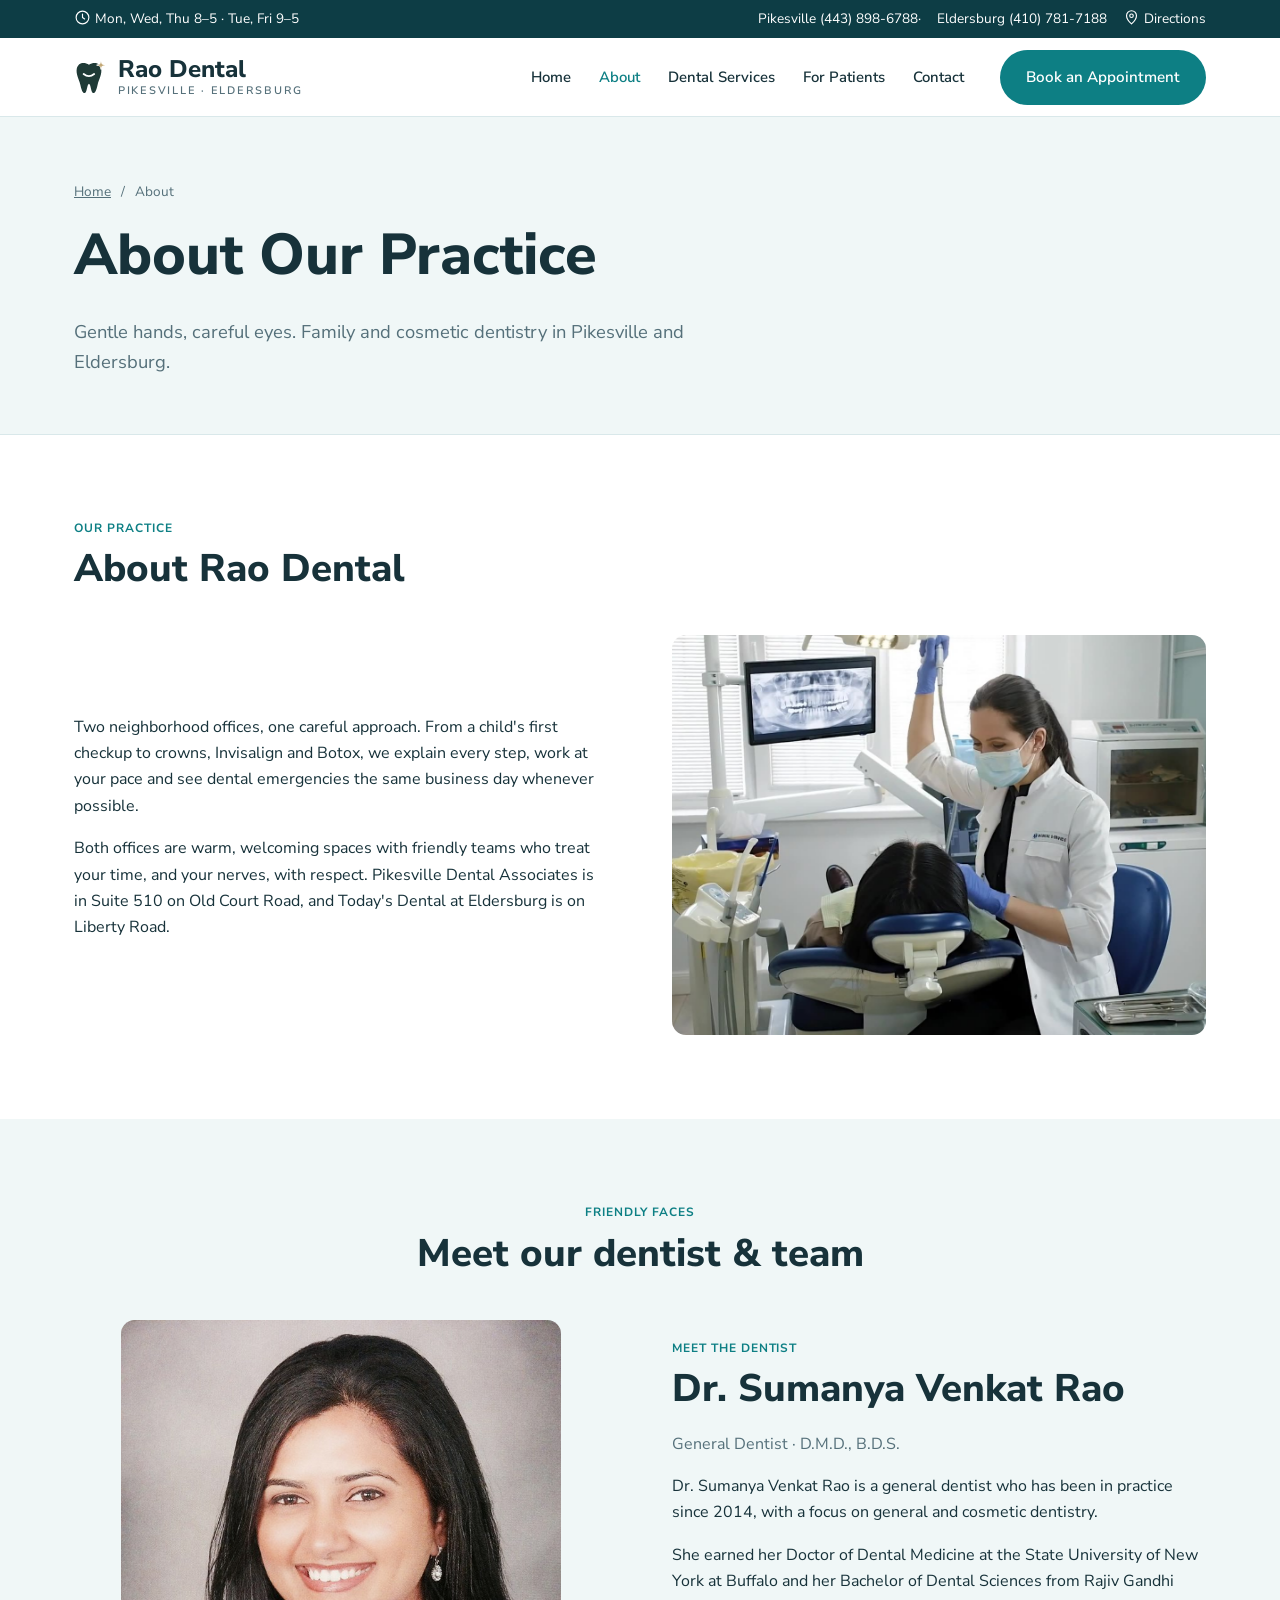
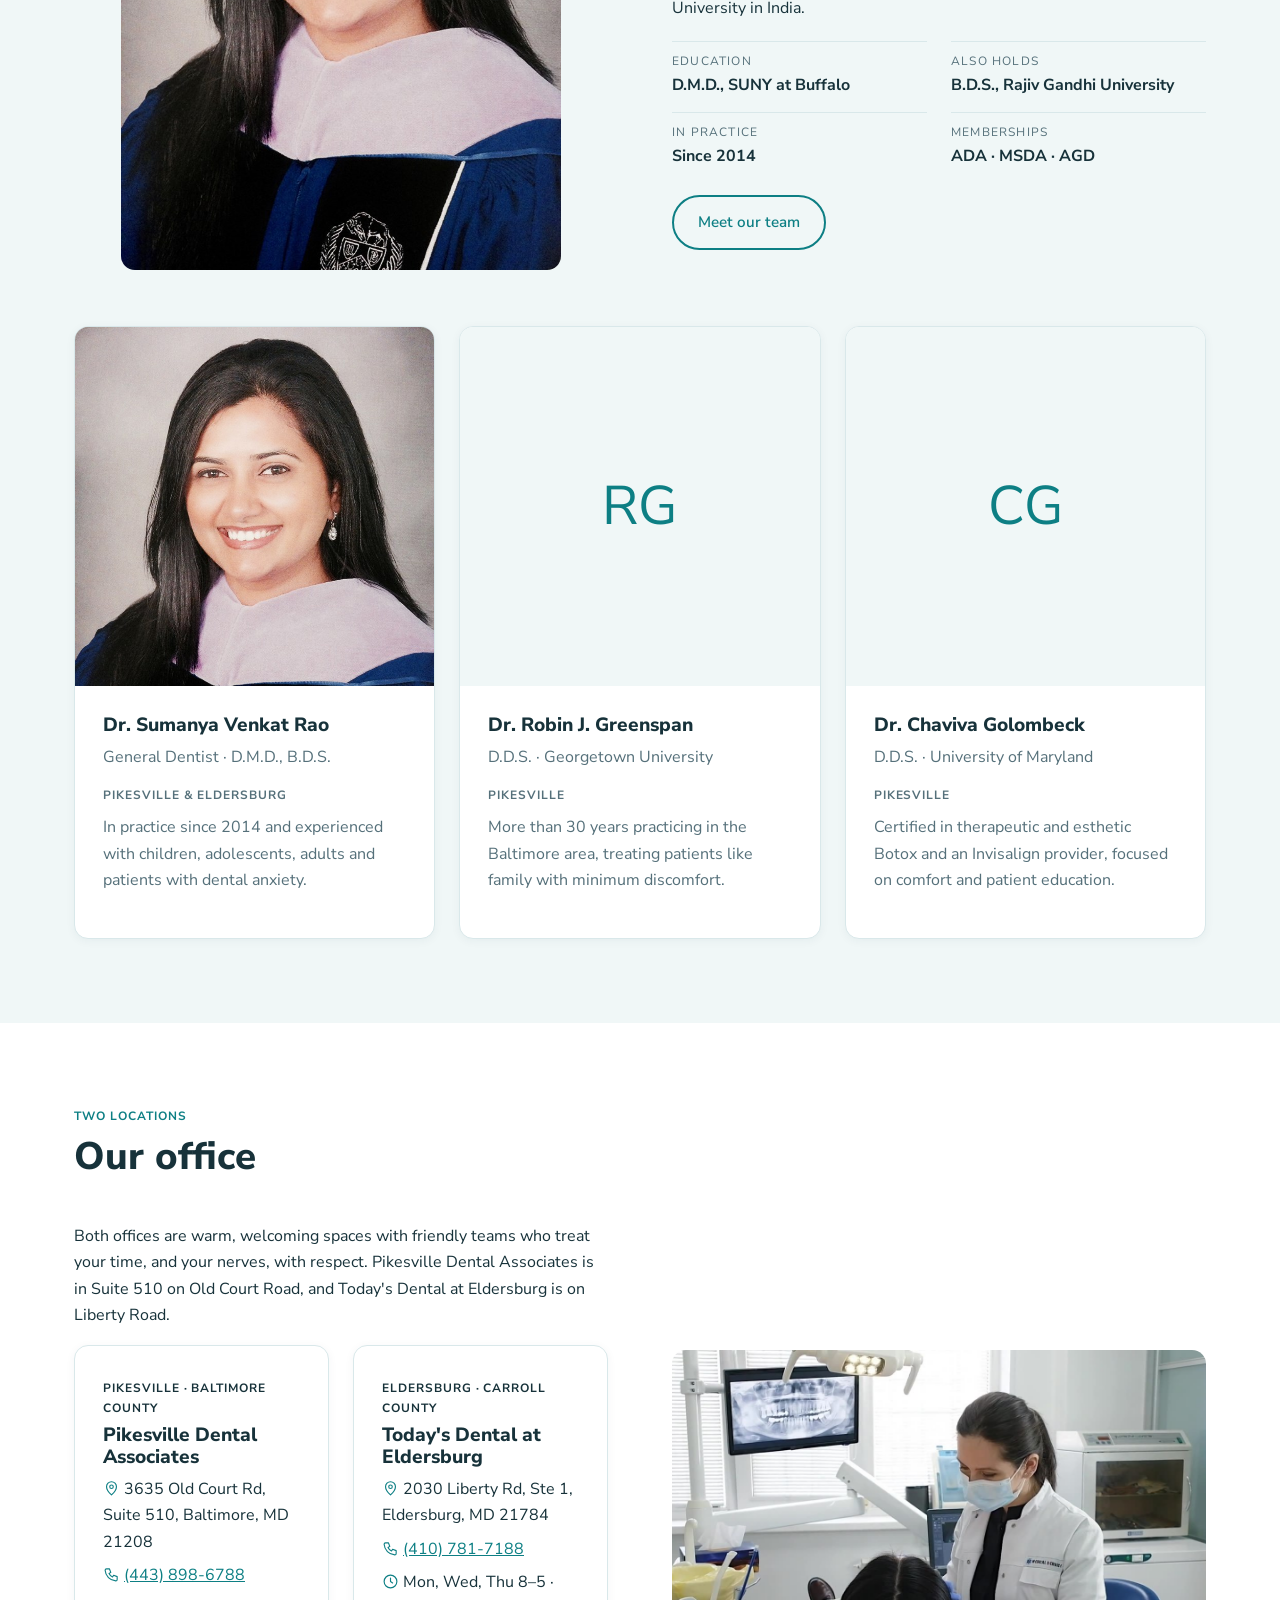
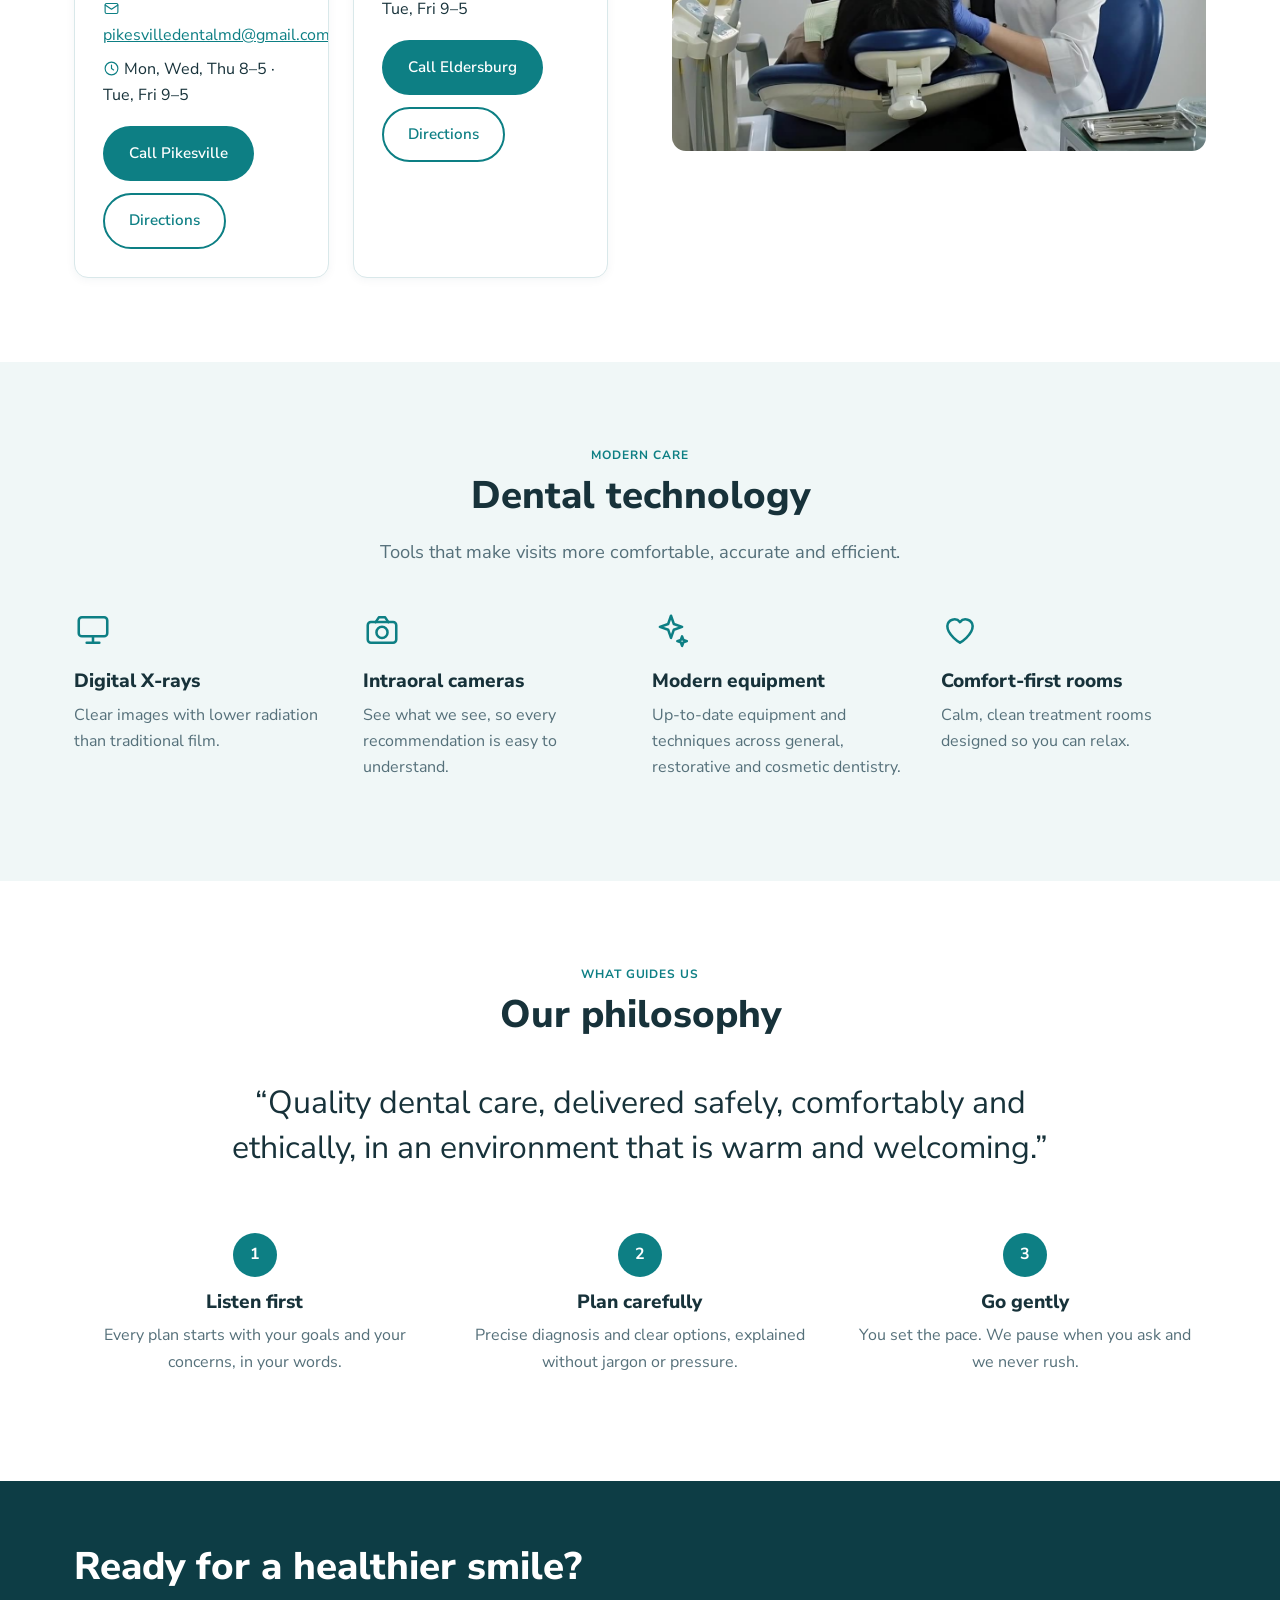
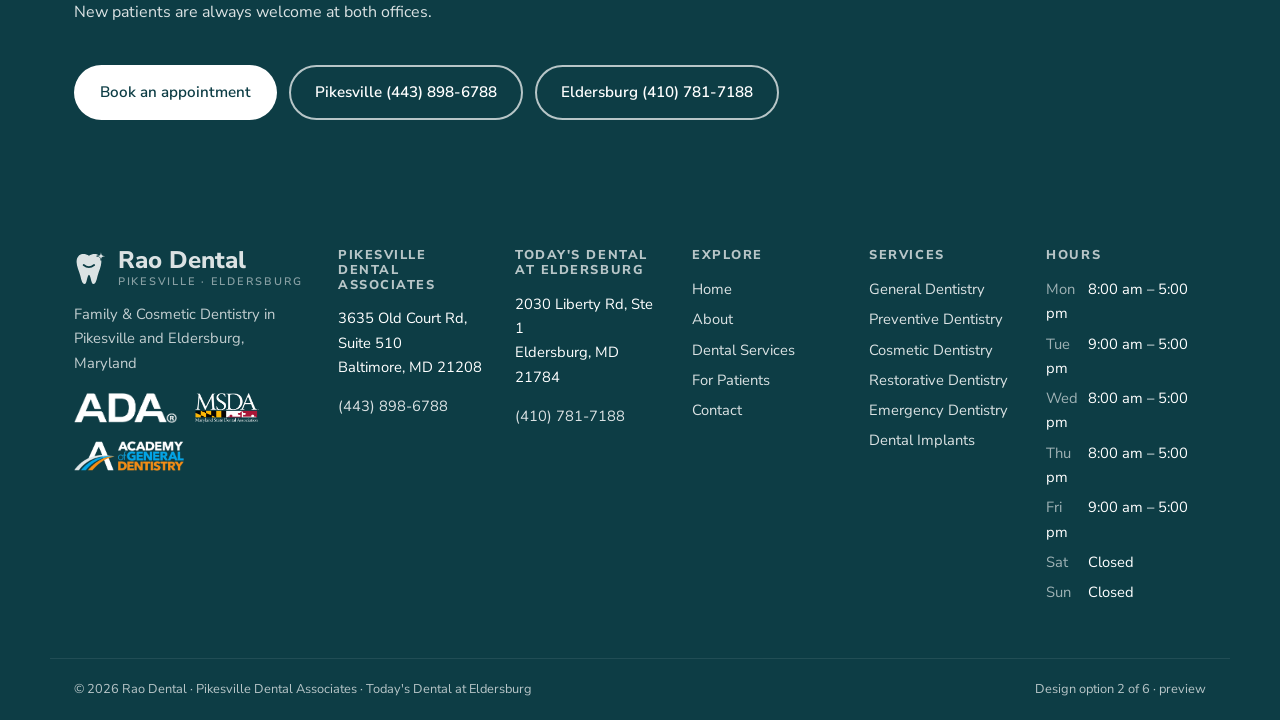
==== about.html @ e0166a98 "Rao Dental design option 2: original layout with full sitemap Co-Authored-By: Claude Opus 5.5 <norep" ====
<!doctype html><html lang="en"><head><meta charset="utf-8"><meta name="viewport" content="width=device-width,initial-scale=1">
<title>About | Rao Dental</title><meta name="description" content="Family &amp; Cosmetic Dentistry in Pikesville and Eldersburg, Maryland"><meta name="robots" content="noindex">
<link rel="icon" href="img/rao-favicon.svg"><link rel="preconnect" href="https://fonts.googleapis.com"><link rel="preconnect" href="https://fonts.gstatic.com" crossorigin>
<link href="https://fonts.googleapis.com/css2?family=Nunito+Sans:wght@400;600;700;800&display=swap" rel="stylesheet"><link rel="stylesheet" href="css/site.css"></head>
<body class="style-2"><a class="skip" href="#main">Skip to content</a><div class="util"><div class="wrap"><span><svg class="ic sm" viewBox="0 0 24 24" fill="none" stroke="currentColor" stroke-width="1.6" stroke-linecap="round" stroke-linejoin="round" aria-hidden="true"><circle cx="12" cy="12" r="9"/><path d="M12 7v5l3 2"/></svg> Mon, Wed, Thu 8–5 · Tue, Fri 9–5</span><span class="util-r"><a href="tel:+14438986788">Pikesville (443) 898-6788</a> · <a href="tel:+14107817188">Eldersburg (410) 781-7188</a><a href="contact.html#location"><svg class="ic sm" viewBox="0 0 24 24" fill="none" stroke="currentColor" stroke-width="1.6" stroke-linecap="round" stroke-linejoin="round" aria-hidden="true"><path d="M12 21s-7-6.2-7-11.5a7 7 0 0 1 14 0C19 14.8 12 21 12 21z"/><circle cx="12" cy="9.5" r="2.5"/></svg> Directions</a></span></div></div><header class="site-header"><div class="wrap hdr"><a class="logo" href="index.html"><img src="img/rao-logo-mark.svg" alt="" class="logo-mark"><span>Rao Dental<small>Pikesville · Eldersburg</small></span></a><input type="checkbox" id="nav-t" class="nav-t" aria-label="Menu"><label for="nav-t" class="burger"><svg class="ic" viewBox="0 0 24 24" fill="none" stroke="currentColor" stroke-width="1.6" stroke-linecap="round" stroke-linejoin="round" aria-hidden="true"><path d="M4 7h16M4 12h16M4 17h16"/></svg></label><nav aria-label="Main"><ul class="nav"><li><a href="index.html">Home</a></li><li class="has-sub"><a href="about.html" aria-current="page">About</a><ul class="sub"><li><a href="about.html#practice">About Our Practice</a></li><li><a href="about.html#team">Meet Our Dentist &amp; Team</a></li><li><a href="about.html#office">Our Office</a></li><li><a href="about.html#technology">Dental Technology</a></li><li><a href="about.html#philosophy">Our Philosophy</a></li></ul></li><li class="has-sub"><a href="services.html">Dental Services</a><ul class="sub"><li><a href="services.html#general">General Dentistry</a></li><li><a href="services.html#preventive">Preventive Dentistry</a></li><li><a href="services.html#cosmetic">Cosmetic Dentistry</a></li><li><a href="services.html#restorative">Restorative Dentistry</a></li><li><a href="services.html#emergency">Emergency Dentistry</a></li><li><a href="services.html#implants">Dental Implants</a></li><li><a href="services.html#periodontal">Periodontal Care</a></li><li><a href="services.html#orthodontics">Orthodontics</a></li><li><a href="services.html#sedation">Sedation Dentistry</a></li></ul></li><li class="has-sub"><a href="patients.html">For Patients</a><ul class="sub"><li><a href="patients.html#new-patients">New Patient Information</a></li><li><a href="patients.html#first-visit">Your First Visit</a></li><li><a href="patients.html#forms">Patient Forms</a></li><li><a href="patients.html#insurance">Insurance &amp; Financing</a></li><li><a href="patients.html#payment">Payment Options</a></li><li><a href="patients.html#faq">Patient FAQs</a></li><li><a href="patients.html#post-op">Post-Operative Instructions</a></li></ul></li><li class="has-sub"><a href="contact.html">Contact</a><ul class="sub"><li><a href="contact.html#info">Contact Information</a></li><li><a href="contact.html#hours">Office Hours</a></li><li><a href="contact.html#location">Location &amp; Directions</a></li><li><a href="contact.html#appointment">Request an Appointment</a></li></ul></li></ul></nav><div class="hdr-cta"><a class="btn btn-primary" href="contact.html#appointment">Book an Appointment</a></div></div></header><main id="main"><section class="phero"><div class="wrap"><nav class="crumbs wrap" aria-label="Breadcrumb"><a href="index.html">Home</a> <span>/</span> About</nav><h1>About Our Practice</h1><p>Gentle hands, careful eyes. Family and cosmetic dentistry in Pikesville and Eldersburg.</p></div></section><section class="sec " id="practice"><div class="wrap"><header class="sec-head"><p class="eyebrow">Our practice</p><h2>About Rao Dental</h2></header><div class="split"><div class="split-text"><p>Two neighborhood offices, one careful approach. From a child&#x27;s first checkup to crowns, Invisalign and Botox, we explain every step, work at your pace and see dental emergencies the same business day whenever possible.</p><p>Both offices are warm, welcoming spaces with friendly teams who treat your time, and your nerves, with respect. Pikesville Dental Associates is in Suite 510 on Old Court Road, and Today&#x27;s Dental at Eldersburg is on Liberty Road.</p></div><div class="split-media"><img src="img/frame-1.jpg" alt="Dental care at Rao Dental" loading="lazy"></div></div></div></section><section class="sec alt" id="team"><div class="wrap"><header class="sec-head center"><p class="eyebrow">Friendly faces</p><h2>Meet our dentist &amp; team</h2></header><div class="split"><div class="split-media portrait"><img src="img/dr-rao-portrait.jpg" alt="Dr. Sumanya Venkat Rao" loading="lazy"></div><div class="split-text"><p class="eyebrow">Meet the dentist</p><h2>Dr. Sumanya Venkat Rao</h2><p class="muted">General Dentist · D.M.D., B.D.S.</p><p>Dr. Sumanya Venkat Rao is a general dentist who has been in practice since 2014, with a focus on general and cosmetic dentistry.</p><p>She earned her Doctor of Dental Medicine at the State University of New York at Buffalo and her Bachelor of Dental Sciences from Rajiv Gandhi University in India.</p><ul class="facts"><li><span>Education</span><strong>D.M.D., SUNY at Buffalo</strong></li><li><span>Also holds</span><strong>B.D.S., Rajiv Gandhi University</strong></li><li><span>In practice</span><strong>Since 2014</strong></li><li><span>Memberships</span><strong>ADA · MSDA · AGD</strong></li></ul><a class="btn btn-ghost" href="about.html#team">Meet our team</a></div></div><div class="mt-l"></div><div class="grid g3 team"><div class="card member"><img src="img/dr-rao-portrait.jpg" alt="Dr. Sumanya Venkat Rao" loading="lazy"><div class="card-body"><h3>Dr. Sumanya Venkat Rao</h3><p class="muted">General Dentist · D.M.D., B.D.S.</p><p class="eyebrow">Pikesville &amp; Eldersburg</p><p>In practice since 2014 and experienced with children, adolescents, adults and patients with dental anxiety.</p></div></div><div class="card member"><div class="avatar">RG</div><div class="card-body"><h3>Dr. Robin J. Greenspan</h3><p class="muted">D.D.S. · Georgetown University</p><p class="eyebrow">Pikesville</p><p>More than 30 years practicing in the Baltimore area, treating patients like family with minimum discomfort.</p></div></div><div class="card member"><div class="avatar">CG</div><div class="card-body"><h3>Dr. Chaviva Golombeck</h3><p class="muted">D.D.S. · University of Maryland</p><p class="eyebrow">Pikesville</p><p>Certified in therapeutic and esthetic Botox and an Invisalign provider, focused on comfort and patient education.</p></div></div></div></div></section><section class="sec " id="office"><div class="wrap"><header class="sec-head"><p class="eyebrow">Two locations</p><h2>Our office</h2></header><div class="split rev"><div class="split-media"><img src="img/frame-16.jpg" alt="Treatment room" loading="lazy"></div><div class="split-text"><p>Both offices are warm, welcoming spaces with friendly teams who treat your time, and your nerves, with respect. Pikesville Dental Associates is in Suite 510 on Old Court Road, and Today&#x27;s Dental at Eldersburg is on Liberty Road.</p><div class="grid g2 offices"><div class="card office"><div class="card-body"><p class="eyebrow">Pikesville · Baltimore County</p><h3>Pikesville Dental Associates</h3><p><svg class="ic sm" viewBox="0 0 24 24" fill="none" stroke="currentColor" stroke-width="1.6" stroke-linecap="round" stroke-linejoin="round" aria-hidden="true"><path d="M12 21s-7-6.2-7-11.5a7 7 0 0 1 14 0C19 14.8 12 21 12 21z"/><circle cx="12" cy="9.5" r="2.5"/></svg> 3635 Old Court Rd, Suite 510, Baltimore, MD 21208</p><p><svg class="ic sm" viewBox="0 0 24 24" fill="none" stroke="currentColor" stroke-width="1.6" stroke-linecap="round" stroke-linejoin="round" aria-hidden="true"><path d="M5 4h4l2 5-2.5 1.5a11 11 0 0 0 5 5L15 13l5 2v4a2 2 0 0 1-2 2A16 16 0 0 1 3 6a2 2 0 0 1 2-2z"/></svg> <a href="tel:+14438986788">(443) 898-6788</a></p><p><svg class="ic sm" viewBox="0 0 24 24" fill="none" stroke="currentColor" stroke-width="1.6" stroke-linecap="round" stroke-linejoin="round" aria-hidden="true"><rect x="3" y="5" width="18" height="14" rx="2"/><path d="M3 7l9 6 9-6"/></svg> <a href="mailto:pikesvilledentalmd@gmail.com">pikesvilledentalmd@gmail.com</a></p><p><svg class="ic sm" viewBox="0 0 24 24" fill="none" stroke="currentColor" stroke-width="1.6" stroke-linecap="round" stroke-linejoin="round" aria-hidden="true"><circle cx="12" cy="12" r="9"/><path d="M12 7v5l3 2"/></svg> Mon, Wed, Thu 8–5 · Tue, Fri 9–5</p><div class="btn-row"><a class="btn btn-primary" href="tel:+14438986788">Call Pikesville</a><a class="btn btn-ghost" href="https://www.google.com/maps/dir/?api=1&destination=3635+Old+Court+Rd%2C+Suite+510%2C+Baltimore%2C+MD+21208">Directions</a></div></div></div><div class="card office"><div class="card-body"><p class="eyebrow">Eldersburg · Carroll County</p><h3>Today&#x27;s Dental at Eldersburg</h3><p><svg class="ic sm" viewBox="0 0 24 24" fill="none" stroke="currentColor" stroke-width="1.6" stroke-linecap="round" stroke-linejoin="round" aria-hidden="true"><path d="M12 21s-7-6.2-7-11.5a7 7 0 0 1 14 0C19 14.8 12 21 12 21z"/><circle cx="12" cy="9.5" r="2.5"/></svg> 2030 Liberty Rd, Ste 1, Eldersburg, MD 21784</p><p><svg class="ic sm" viewBox="0 0 24 24" fill="none" stroke="currentColor" stroke-width="1.6" stroke-linecap="round" stroke-linejoin="round" aria-hidden="true"><path d="M5 4h4l2 5-2.5 1.5a11 11 0 0 0 5 5L15 13l5 2v4a2 2 0 0 1-2 2A16 16 0 0 1 3 6a2 2 0 0 1 2-2z"/></svg> <a href="tel:+14107817188">(410) 781-7188</a></p><p><svg class="ic sm" viewBox="0 0 24 24" fill="none" stroke="currentColor" stroke-width="1.6" stroke-linecap="round" stroke-linejoin="round" aria-hidden="true"><circle cx="12" cy="12" r="9"/><path d="M12 7v5l3 2"/></svg> Mon, Wed, Thu 8–5 · Tue, Fri 9–5</p><div class="btn-row"><a class="btn btn-primary" href="tel:+14107817188">Call Eldersburg</a><a class="btn btn-ghost" href="https://www.google.com/maps/dir/?api=1&destination=2030+Liberty+Rd%2C+Ste+1%2C+Eldersburg%2C+MD+21784">Directions</a></div></div></div></div></div></div></div></section><section class="sec alt" id="technology"><div class="wrap"><header class="sec-head center"><p class="eyebrow">Modern care</p><h2>Dental technology</h2><p class="lead">Tools that make visits more comfortable, accurate and efficient.</p></header><div class="grid g4 tech"><div class="tech-item"><svg class="ic tech-ic" viewBox="0 0 24 24" fill="none" stroke="currentColor" stroke-width="1.6" stroke-linecap="round" stroke-linejoin="round" aria-hidden="true"><rect x="3" y="4" width="18" height="12" rx="2"/><path d="M8 20h8M12 16v4"/></svg><h3>Digital X-rays</h3><p>Clear images with lower radiation than traditional film.</p></div><div class="tech-item"><svg class="ic tech-ic" viewBox="0 0 24 24" fill="none" stroke="currentColor" stroke-width="1.6" stroke-linecap="round" stroke-linejoin="round" aria-hidden="true"><rect x="3" y="7" width="18" height="13" rx="2"/><circle cx="12" cy="13.5" r="3.5"/><path d="M8 7l2-3h4l2 3"/></svg><h3>Intraoral cameras</h3><p>See what we see, so every recommendation is easy to understand.</p></div><div class="tech-item"><svg class="ic tech-ic" viewBox="0 0 24 24" fill="none" stroke="currentColor" stroke-width="1.6" stroke-linecap="round" stroke-linejoin="round" aria-hidden="true"><path d="M12 3l1.8 5.2L19 10l-5.2 1.8L12 17l-1.8-5.2L5 10l5.2-1.8L12 3z"/><path d="M19 16l.8 2.2L22 19l-2.2.8L19 22l-.8-2.2L16 19l2.2-.8z"/></svg><h3>Modern equipment</h3><p>Up-to-date equipment and techniques across general, restorative and cosmetic dentistry.</p></div><div class="tech-item"><svg class="ic tech-ic" viewBox="0 0 24 24" fill="none" stroke="currentColor" stroke-width="1.6" stroke-linecap="round" stroke-linejoin="round" aria-hidden="true"><path d="M12 20s-8-4.7-8-10.5A4.5 4.5 0 0 1 12 7a4.5 4.5 0 0 1 8 2.5C20 15.3 12 20 12 20z"/></svg><h3>Comfort-first rooms</h3><p>Calm, clean treatment rooms designed so you can relax.</p></div></div></div></section><section class="sec " id="philosophy"><div class="wrap"><header class="sec-head center"><p class="eyebrow">What guides us</p><h2>Our philosophy</h2></header><blockquote class="big-quote">“Quality dental care, delivered safely, comfortably and ethically, in an environment that is warm and welcoming.”</blockquote><div class="grid g3 promises"><div class="why-item"><span class="step">1</span><h3>Listen first</h3><p>Every plan starts with your goals and your concerns, in your words.</p></div><div class="why-item"><span class="step">2</span><h3>Plan carefully</h3><p>Precise diagnosis and clear options, explained without jargon or pressure.</p></div><div class="why-item"><span class="step">3</span><h3>Go gently</h3><p>You set the pace. We pause when you ask and we never rush.</p></div></div></div></section><section class="cta-band"><div class="wrap"><div><h2>Ready for a healthier smile?</h2><p>New patients are always welcome at both offices.</p></div><div class="btn-row"><a class="btn btn-light" href="contact.html#appointment">Book an appointment</a><a class="btn btn-outline-light" href="tel:+14438986788">Pikesville (443) 898-6788</a><a class="btn btn-outline-light" href="tel:+14107817188">Eldersburg (410) 781-7188</a></div></div></section></main><footer class="site-footer"><div class="wrap fgrid"><div class="fbrand"><a class="logo" href="index.html"><img src="img/rao-logo-mark.svg" alt="" class="logo-mark"><span>Rao Dental<small>Pikesville · Eldersburg</small></span></a><p>Family &amp; Cosmetic Dentistry in Pikesville and Eldersburg, Maryland</p><div class="badges"><img src="img/assoc-ada-white.png" alt="ADA member" loading="lazy"><img src="img/assoc-msda-white.png" alt="MSDA member" loading="lazy"><img src="img/assoc-agd-white.png" alt="AGD member" loading="lazy"></div></div><div><h4>Pikesville Dental Associates</h4><p>3635 Old Court Rd, Suite 510<br>Baltimore, MD 21208</p><p><a href="tel:+14438986788">(443) 898-6788</a></p></div><div><h4>Today&#x27;s Dental at Eldersburg</h4><p>2030 Liberty Rd, Ste 1<br>Eldersburg, MD 21784</p><p><a href="tel:+14107817188">(410) 781-7188</a></p></div><div><h4>Explore</h4><ul><li><a href="index.html">Home</a></li><li><a href="about.html">About</a></li><li><a href="services.html">Dental Services</a></li><li><a href="patients.html">For Patients</a></li><li><a href="contact.html">Contact</a></li></ul></div><div><h4>Services</h4><ul><li><a href="services.html#general">General Dentistry</a></li><li><a href="services.html#preventive">Preventive Dentistry</a></li><li><a href="services.html#cosmetic">Cosmetic Dentistry</a></li><li><a href="services.html#restorative">Restorative Dentistry</a></li><li><a href="services.html#emergency">Emergency Dentistry</a></li><li><a href="services.html#implants">Dental Implants</a></li></ul></div><div><h4>Hours</h4><ul class="fh"><li><span>Mon</span> 8:00 am – 5:00 pm</li><li><span>Tue</span> 9:00 am – 5:00 pm</li><li><span>Wed</span> 8:00 am – 5:00 pm</li><li><span>Thu</span> 8:00 am – 5:00 pm</li><li><span>Fri</span> 9:00 am – 5:00 pm</li><li><span>Sat</span> Closed</li><li><span>Sun</span> Closed</li></ul></div></div><div class="wrap fbot"><span>© 2026 Rao Dental · Pikesville Dental Associates · Today's Dental at Eldersburg</span><span>Design option 2 of 6 · preview</span></div></footer><div class="sticky-bar"><a href="tel:+14438986788"><svg class="ic sm" viewBox="0 0 24 24" fill="none" stroke="currentColor" stroke-width="1.6" stroke-linecap="round" stroke-linejoin="round" aria-hidden="true"><path d="M5 4h4l2 5-2.5 1.5a11 11 0 0 0 5 5L15 13l5 2v4a2 2 0 0 1-2 2A16 16 0 0 1 3 6a2 2 0 0 1 2-2z"/></svg> Call</a><a class="primary" href="contact.html#appointment"><svg class="ic sm" viewBox="0 0 24 24" fill="none" stroke="currentColor" stroke-width="1.6" stroke-linecap="round" stroke-linejoin="round" aria-hidden="true"><rect x="3" y="5" width="18" height="16" rx="2"/><path d="M3 10h18M8 3v4M16 3v4"/></svg> Book</a></div></body></html>
---- css/site.css ----
/* Rao Dental design options: shared base. Themes set the variables below. */
:root{--bg:#fff;--bg2:#f5f6f8;--ink:#1d2430;--muted:#5b6574;--line:#e3e6ea;--pri:#1f4e79;--pri-ink:#fff;--acc:#c8a24a;--dark:#14243a;--dark-ink:#fff;
--radius:10px;--btn-radius:6px;--shadow:0 6px 24px rgba(20,30,50,.08);--head:Georgia,serif;--body:system-ui,sans-serif;--wrap:1180px;--hw:600}
*{box-sizing:border-box}html{scroll-behavior:smooth;scroll-padding-top:110px}
body{margin:0;background:var(--bg);color:var(--ink);font:16px/1.65 var(--body);-webkit-font-smoothing:antialiased}
img{max-width:100%;display:block}a{color:var(--pri)}
h1,h2,h3,h4{font-family:var(--head);font-weight:var(--hw);line-height:1.15;margin:0 0 .5em;color:inherit}
h1{font-size:clamp(2.1rem,4.6vw,3.6rem)}h2{font-size:clamp(1.6rem,3vw,2.4rem)}h3{font-size:1.2rem}
p{margin:0 0 1em}.wrap{max-width:var(--wrap);margin:0 auto;padding:0 24px}
.skip{position:absolute;left:-999px}.skip:focus{left:12px;top:12px;background:#fff;padding:8px 12px;z-index:99}
.ic{width:24px;height:24px;flex:none}.ic.sm{width:17px;height:17px;vertical-align:-3px}.ic.big{width:44px;height:44px}
.eyebrow{text-transform:uppercase;letter-spacing:.14em;font-size:.75rem;font-weight:700;color:var(--acc);margin-bottom:.7em}
.lead{font-size:1.15rem;color:var(--muted)}.muted{color:var(--muted)}.fine{font-size:.85rem;color:var(--muted)}
.center{text-align:center}.mt{margin-top:32px}.mt-l{margin-top:56px}
/* buttons */
.btn{display:inline-flex;align-items:center;gap:8px;padding:13px 24px;border-radius:var(--btn-radius);font-weight:600;font-size:.95rem;text-decoration:none;border:2px solid transparent;transition:.2s;cursor:pointer;font-family:var(--body)}
.btn-primary{background:var(--pri);color:var(--pri-ink)}.btn-primary:hover{filter:brightness(1.1);transform:translateY(-1px)}
.btn-ghost{border-color:currentColor;color:var(--pri);background:transparent}.btn-ghost:hover{background:var(--pri);color:var(--pri-ink);border-color:var(--pri)}
.btn-light{background:#fff;color:var(--dark)}.btn-outline-light{border-color:rgba(255,255,255,.7);color:#fff}.btn-outline-light:hover{background:#fff;color:var(--dark)}
.btn-row{display:flex;flex-wrap:wrap;gap:12px;margin-top:8px}.btn-row.center{justify-content:center}
/* utility + header */
.util{background:var(--dark);color:var(--dark-ink);font-size:.85rem}.util .wrap{display:flex;justify-content:space-between;gap:16px;padding-top:8px;padding-bottom:8px;flex-wrap:wrap}
.util a{color:inherit;text-decoration:none;margin-left:16px}.util a:hover{text-decoration:underline}.util-r{display:flex;flex-wrap:wrap;align-items:center}
.site-header{background:var(--bg);border-bottom:1px solid var(--line);position:sticky;top:0;z-index:50}
.hdr{display:flex;align-items:center;gap:24px;min-height:78px}
.logo{display:flex;align-items:center;gap:10px;text-decoration:none;color:var(--ink);font-family:var(--head);font-size:1.5rem;font-weight:var(--hw);line-height:1}
.logo small{display:block;font-family:var(--body);font-size:.68rem;letter-spacing:.16em;text-transform:uppercase;color:var(--muted);margin-top:5px;font-weight:600}
.logo-mark{width:34px;height:34px}
nav{margin-left:auto}.nav{list-style:none;margin:0;padding:0;display:flex;gap:4px}
.nav>li{position:relative}.nav>li>a{display:block;padding:10px 12px;text-decoration:none;color:var(--ink);font-weight:600;font-size:.93rem;border-radius:6px}
.nav>li>a:hover,.nav>li>a[aria-current]{color:var(--pri)}
.sub{list-style:none;margin:0;padding:8px;position:absolute;left:0;top:100%;min-width:250px;background:#fff;border:1px solid var(--line);border-radius:10px;box-shadow:var(--shadow);opacity:0;visibility:hidden;transform:translateY(6px);transition:.18s}
.has-sub:hover .sub,.has-sub:focus-within .sub{opacity:1;visibility:visible;transform:none}
.sub a{display:block;padding:8px 12px;color:var(--ink);text-decoration:none;font-size:.9rem;border-radius:6px}.sub a:hover{background:var(--bg2);color:var(--pri)}
.nav-t{display:none}.burger{display:none;cursor:pointer;color:var(--ink);margin-left:auto}
/* sections */
.sec{padding:84px 0}.sec.alt{background:var(--bg2)}.sec.narrow .wrap{max-width:860px}
.sec-head{max-width:720px;margin-bottom:44px}.sec-head.center{margin-left:auto;margin-right:auto;text-align:center}
.grid{display:grid;gap:24px}.g2{grid-template-columns:repeat(2,1fr)}.g3{grid-template-columns:repeat(3,1fr)}.g4{grid-template-columns:repeat(4,1fr)}.tight{gap:14px 18px}
.card{background:var(--bg);border:1px solid var(--line);border-radius:var(--radius);overflow:hidden;color:inherit;text-decoration:none;display:block}
.card-body{padding:28px}.card h3{margin-bottom:.4em}.card p{color:var(--muted)}
a.card{transition:.2s}a.card:hover{transform:translateY(-3px);box-shadow:var(--shadow)}
.svc .more{font-weight:700;color:var(--pri);font-size:.9rem}.svc-ic{width:40px;height:40px;color:var(--pri);margin-bottom:14px}
.svc .num{display:block;font-family:var(--head);color:var(--acc);font-size:1.1rem;margin-bottom:6px}
.svc-img{aspect-ratio:16/10;background-size:cover;background-position:center}
/* hero */
.hero{position:relative}
.hero-photo{background-size:cover;background-position:center;color:#fff;padding:150px 0 130px}
.hero-photo::before{content:"";position:absolute;inset:0;background:var(--hero-tint,rgba(10,20,40,.55))}.hero-photo .wrap{position:relative}
.hero-photo.center{text-align:center}.hero-photo.center .lead{max-width:680px;margin:0 auto 20px;color:rgba(255,255,255,.9)}.hero-photo.center .btn-row{justify-content:center}
.hero-photo .eyebrow{color:var(--hero-eyebrow,#fff)}.hero-photo h1{max-width:820px}.hero-photo.center h1{margin:0 auto .4em}
.hero-box{max-width:620px}.hero-photo.left .lead{color:rgba(255,255,255,.88)}
.hero-split{padding:72px 0}.hero-img{position:relative}.hero-img img{border-radius:calc(var(--radius) * 1.6);aspect-ratio:4/3.4;object-fit:cover;width:100%}
.float-card{position:absolute;left:-18px;bottom:26px;background:var(--bg);color:var(--ink);padding:14px 18px;border-radius:12px;box-shadow:var(--shadow);display:flex;align-items:center;gap:8px}
.chips{list-style:none;padding:0;margin:26px 0 0;display:flex;flex-wrap:wrap;gap:10px 20px;font-size:.92rem;font-weight:600}.chips .ic{color:var(--pri)}
.hero-text{padding:70px 0 0}.hero-text .lead{max-width:720px}.hero-band{height:380px;background-size:cover;background-position:center 35%;margin-top:56px}
.hero-tc{padding:110px 0 100px;text-align:center}.hero-tc .lead{max-width:700px;margin:0 auto 26px}.hero-tc h1{max-width:900px;margin:0 auto .4em}
/* split */
.split{display:grid;grid-template-columns:1fr 1fr;gap:64px;align-items:center}.split.rev .split-media{order:2}
.split-media img{width:100%;border-radius:var(--radius);aspect-ratio:4/3;object-fit:cover}.split-media.portrait img{aspect-ratio:4/5;max-width:440px;margin:0 auto;object-position:top}
.facts{list-style:none;padding:0;margin:20px 0 26px;display:grid;grid-template-columns:1fr 1fr;gap:14px 24px}
.facts li{border-top:1px solid var(--line);padding-top:10px}.facts span{display:block;font-size:.75rem;text-transform:uppercase;letter-spacing:.1em;color:var(--muted)}
.tick{margin:.5em 0}.tick .ic{color:var(--pri)}
/* blocks */
.why-item{padding:6px}.why-ic,.tech-ic{width:38px;height:38px;color:var(--pri);margin-bottom:12px}.why-item p,.tech-item p{color:var(--muted)}
.quote{padding:30px;display:flex;flex-direction:column}.quote blockquote{margin:12px 0 18px;font-family:var(--head);font-size:1.15rem;line-height:1.5;flex:1}
.quote figcaption span{display:block;font-size:.85rem;color:var(--muted)}.stars{display:flex;gap:2px;color:var(--acc)}.st{width:18px;height:18px;fill:currentColor}
.rating-note{text-align:center;margin-top:28px;color:var(--muted)}.rating-note .st{color:var(--acc);vertical-align:-3px}
.ins{display:grid;grid-template-columns:1.3fr 1fr;gap:48px;align-items:center;background:var(--bg2);border-radius:calc(var(--radius) * 1.4);padding:48px}
.sec.alt .ins{background:var(--bg)}
.ins-list{list-style:none;padding:0;margin:0}.ins-list li{padding:12px 0;border-bottom:1px solid var(--line);font-weight:600}.ins-list .ic{color:var(--pri)}
.faq details{border-bottom:1px solid var(--line);padding:4px 0}.faq summary{cursor:pointer;list-style:none;padding:18px 40px 18px 0;font-weight:700;font-size:1.05rem;position:relative}
.faq summary::-webkit-details-marker{display:none}.faq p{color:var(--muted);padding-right:40px}
.plus{position:absolute;right:6px;top:50%;width:16px;height:16px;transform:translateY(-50%)}.plus::before,.plus::after{content:"";position:absolute;background:var(--pri);left:0;top:7px;width:16px;height:2px;transition:.2s}
.plus::after{transform:rotate(90deg)}details[open] .plus::after{transform:rotate(0)}
.hours{width:100%;border-collapse:collapse;margin:8px 0 12px}.hours th,.hours td{text-align:left;padding:8px 0;border-bottom:1px solid var(--line);font-weight:500}.hours td{text-align:right;color:var(--muted)}
.office p{margin:.45em 0;color:var(--ink)}.office .ic{color:var(--pri)}.office .btn-row{margin-top:18px}
.map{width:100%;height:240px;border:0;display:block;filter:grayscale(.2)}.map.tall{height:340px;border-radius:var(--radius);margin:6px 0 14px}
.steps{list-style:none;padding:0;margin:0;display:grid;grid-template-columns:repeat(3,1fr);gap:28px}
.step{display:inline-grid;place-items:center;width:44px;height:44px;border-radius:50%;background:var(--pri);color:var(--pri-ink);font-weight:700;margin-bottom:14px}
.steps p{color:var(--muted)}
.cta-band{background:var(--dark);color:var(--dark-ink);padding:64px 0}.cta-band .wrap{display:flex;justify-content:space-between;align-items:center;gap:32px;flex-wrap:wrap}
.cta-band p{opacity:.85;margin:0}.cta-band h2{margin-bottom:.25em}
.badges{display:flex;gap:28px;align-items:center;flex-wrap:wrap}.badges img{height:40px;width:auto}
.trust{background:var(--dark);padding:26px 0}.trust .badges{justify-content:center;gap:56px}.trust img{height:48px}
.quick{background:var(--bg2);border-bottom:1px solid var(--line)}.quick .grid{gap:0}
.q{display:flex;gap:14px;align-items:center;padding:26px 20px;text-decoration:none;color:var(--ink);border-right:1px solid var(--line)}.q:last-child{border-right:0}
.q .ic{color:var(--pri);width:30px;height:30px}.q small{display:block;color:var(--muted);font-size:.85rem}.q:hover strong{color:var(--pri)}
.notice{background:var(--acc-soft,#fff6e0);border-top:1px solid var(--line);border-bottom:1px solid var(--line)}
.notice .wrap{display:flex;gap:14px;align-items:center;padding-top:18px;padding-bottom:18px}.notice p{margin:0}.notice a{font-weight:700}.notice .ic{color:var(--acc)}
.intro{max-width:760px;margin:0 auto;text-align:center;font-size:1.1rem}.intro p{color:var(--muted)}
.gallery{display:grid;grid-template-columns:repeat(3,1fr);gap:12px}.gallery img{aspect-ratio:1;object-fit:cover;border-radius:var(--radius)}
/* inner pages */
.phero{background:var(--bg2);padding:64px 0 56px;border-bottom:1px solid var(--line)}.phero p{font-size:1.15rem;color:var(--muted);max-width:680px;margin:0}
.crumbs{padding:0!important;margin-bottom:18px;font-size:.85rem;color:var(--muted)}.crumbs a{color:var(--muted)}.crumbs span{margin:0 6px}
.team .member img,.avatar{aspect-ratio:1;width:100%;object-fit:cover;object-position:top}
.avatar{display:grid;place-items:center;background:var(--bg2);color:var(--pri);font-family:var(--head);font-size:3.4rem}
.big-quote{font-family:var(--head);font-size:clamp(1.4rem,2.6vw,2rem);max-width:860px;margin:0 auto 56px;text-align:center;line-height:1.4}
.promises{text-align:center}
.jump{display:flex;flex-wrap:wrap;gap:10px;margin-bottom:56px}.jump a{padding:9px 16px;border:1px solid var(--line);border-radius:999px;text-decoration:none;color:var(--ink);font-size:.9rem;font-weight:600}.jump a:hover{border-color:var(--pri);color:var(--pri)}
.svc-row{display:grid;grid-template-columns:1fr 1.15fr;gap:56px;align-items:center;padding:44px 0;border-top:1px solid var(--line)}.svc-row.rev .svc-row-media{order:2}
.svc-row-media{aspect-ratio:16/10;border-radius:var(--radius);background-size:cover;background-position:center;position:relative;display:grid;place-items:center;overflow:hidden}
.svc-row-media::before{content:"";position:absolute;inset:0;background:var(--svc-tint,rgba(15,30,55,.45))}.svc-row-media .ic{position:relative;color:#fff;width:64px;height:64px}
.checks{list-style:none;padding:0;margin:14px 0 22px}.checks li{padding:5px 0}.checks .ic{color:var(--pri)}.checks.cols{columns:2;gap:32px}
.form label{display:block;font-weight:600;font-size:.88rem;margin-bottom:14px}
.form input,.form select,.form textarea{display:block;width:100%;margin-top:6px;padding:12px 14px;border:1px solid var(--line);border-radius:var(--btn-radius);font:inherit;background:var(--bg);color:var(--ink)}
.form .ok{background:var(--bg2);padding:12px;border-radius:8px;margin-top:14px}
.form-card .ic{color:var(--pri);margin-bottom:12px}
/* footer */
.site-footer{background:var(--dark);color:var(--dark-ink);padding:64px 0 0;font-size:.92rem}
.site-footer a{color:inherit;opacity:.85;text-decoration:none}.site-footer a:hover{opacity:1;text-decoration:underline}
.fgrid{display:grid;grid-template-columns:1.6fr 1fr 1fr 1fr 1fr 1.1fr;gap:32px}.site-footer h4{font-family:var(--body);font-size:.8rem;text-transform:uppercase;letter-spacing:.12em;margin-bottom:14px;opacity:.7}
.site-footer ul{list-style:none;margin:0;padding:0}.site-footer li{margin:6px 0}.site-footer .logo{color:#fff;margin-bottom:14px}.site-footer .logo small{color:rgba(255,255,255,.6)}
.site-footer .logo-mark{filter:brightness(0) invert(1)}.fbrand p{opacity:.75}.fbrand .badges{gap:18px;margin-top:18px}.fbrand .badges img{height:30px}
.fh span{display:inline-block;width:38px;opacity:.6}.fbot{display:flex;justify-content:space-between;gap:16px;flex-wrap:wrap;border-top:1px solid rgba(255,255,255,.12);margin-top:48px;padding-top:20px;padding-bottom:20px;font-size:.8rem;opacity:.7}
.sticky-bar{display:none}
/* responsive */
@media (max-width:1080px){.hdr-cta{display:none}.fgrid{grid-template-columns:1fr 1fr 1fr}.fbrand{grid-column:1/-1}.g4{grid-template-columns:repeat(2,1fr)}.q:nth-child(2){border-right:0}}
@media (max-width:900px){
 .burger{display:block}nav{display:none;position:absolute;left:0;right:0;top:100%;background:var(--bg);border-bottom:1px solid var(--line);box-shadow:var(--shadow);max-height:75vh;overflow:auto}
 .nav-t:checked~nav{display:block}.nav{flex-direction:column;padding:12px 24px}.sub{position:static;opacity:1;visibility:visible;transform:none;box-shadow:none;border:0;padding:0 0 8px 12px;min-width:0}
 .g2,.g3,.split,.svc-row,.ins,.steps{grid-template-columns:1fr}.split{gap:36px}.split.rev .split-media,.svc-row.rev .svc-row-media{order:0}
 .sec{padding:60px 0}.ins{padding:30px}.gallery{grid-template-columns:repeat(2,1fr)}.util .wrap{justify-content:center}.util .wrap>span:first-child{display:none}
 .float-card{left:12px}.hero-photo{padding:110px 0 90px}
 .sticky-bar{display:flex;position:fixed;left:12px;right:12px;bottom:12px;z-index:60;gap:10px}.sticky-bar a{flex:1;text-align:center;padding:14px;border-radius:999px;background:var(--dark);color:#fff;text-decoration:none;font-weight:700}
 .sticky-bar a.primary{background:var(--pri);color:var(--pri-ink)}body:has(.sticky-bar){padding-bottom:76px}
}
@media (max-width:560px){.g4,.fgrid{grid-template-columns:1fr}.q{border-right:0;border-bottom:1px solid var(--line)}.checks.cols{columns:1}.facts{grid-template-columns:1fr}}
.nav>li>a{white-space:nowrap}.btn{white-space:nowrap}

/* ---- theme ---- */

:root{--bg:#fff;--bg2:#f0f7f7;--ink:#17323a;--muted:#55707a;--line:#d9e8ea;--pri:#0d7f84;--acc:#0d7f84;--dark:#0d3d45;--acc-soft:#fff4e5;
--head:'Nunito Sans',system-ui,sans-serif;--body:'Nunito Sans',system-ui,sans-serif;--hw:800;--radius:14px;--btn-radius:999px;--hero-tint:linear-gradient(90deg,rgba(8,45,52,.82),rgba(8,45,52,.25))}
.eyebrow{letter-spacing:.08em}.svc-ic{background:var(--bg2);border-radius:12px;padding:8px;width:52px;height:52px}
.card{box-shadow:0 2px 10px rgba(13,61,69,.05)}.notice .ic{color:#d9822b}
.hero-photo{padding:130px 0 120px}
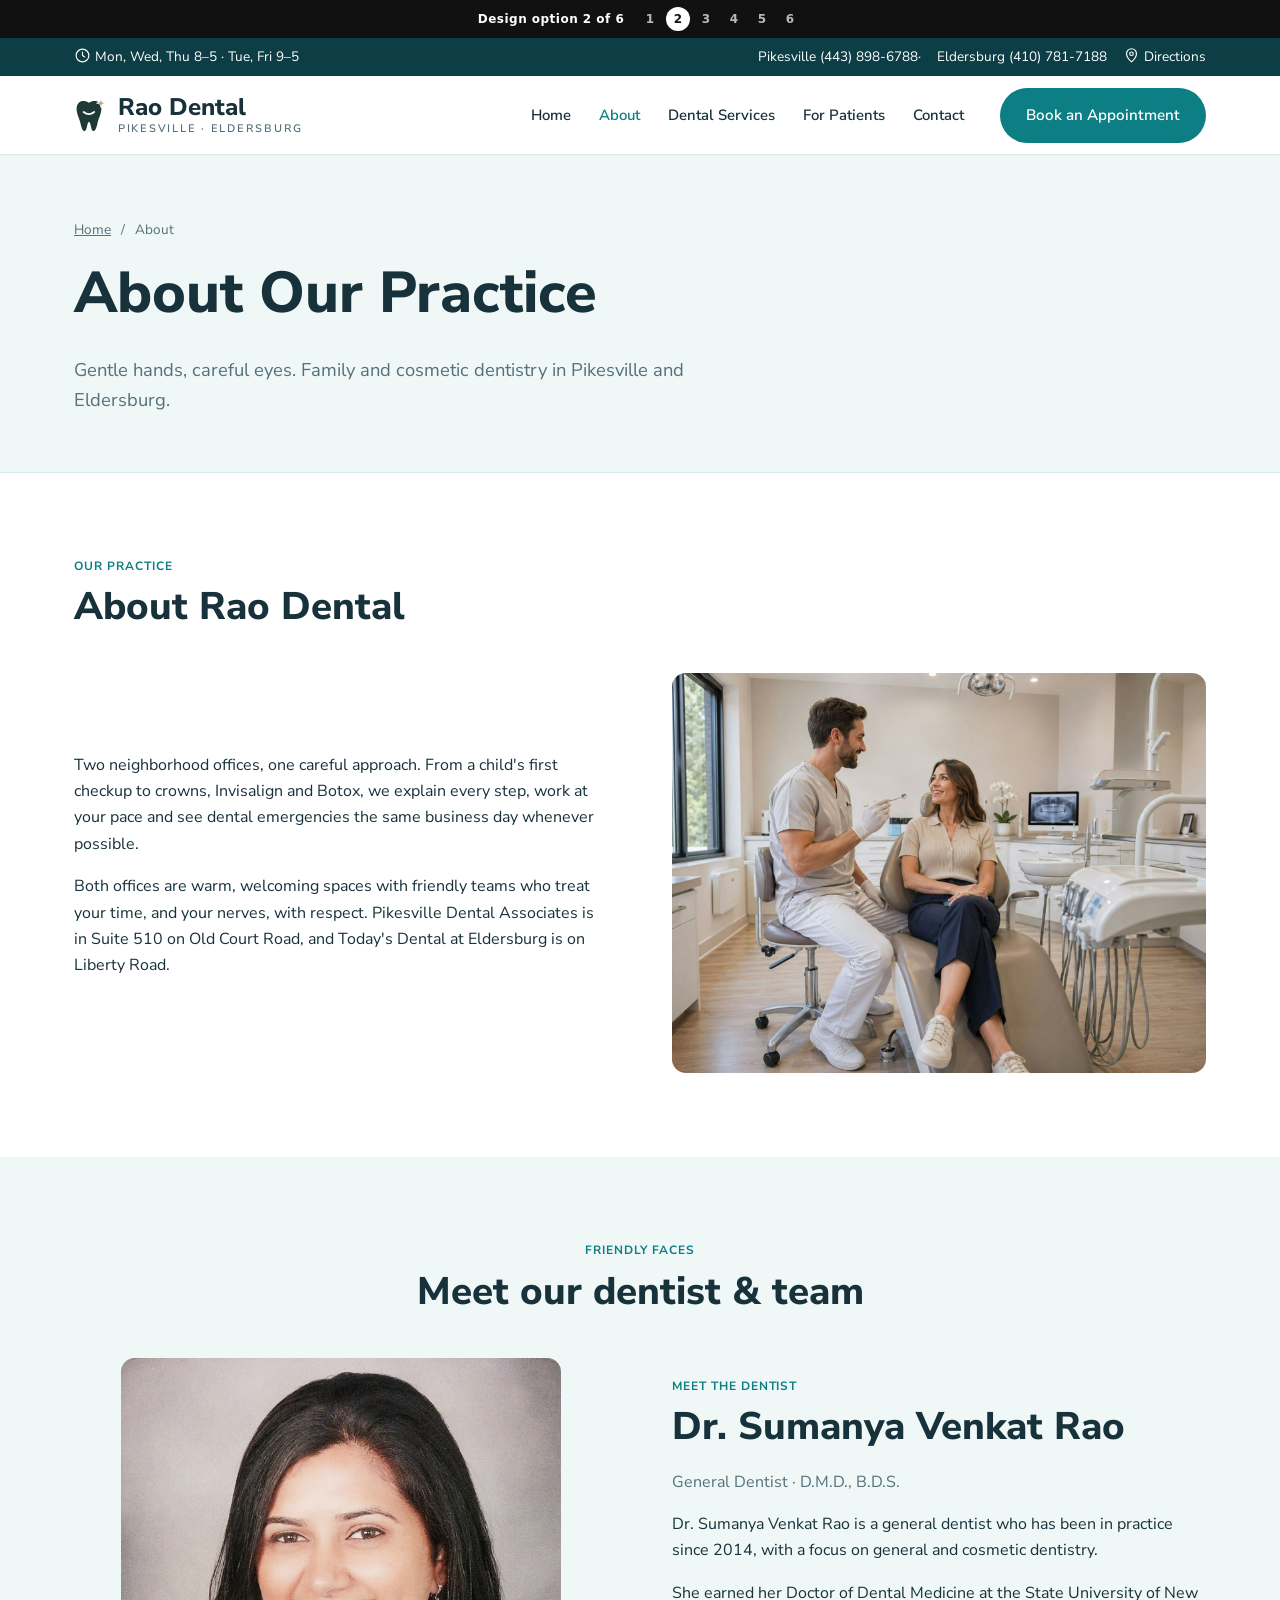
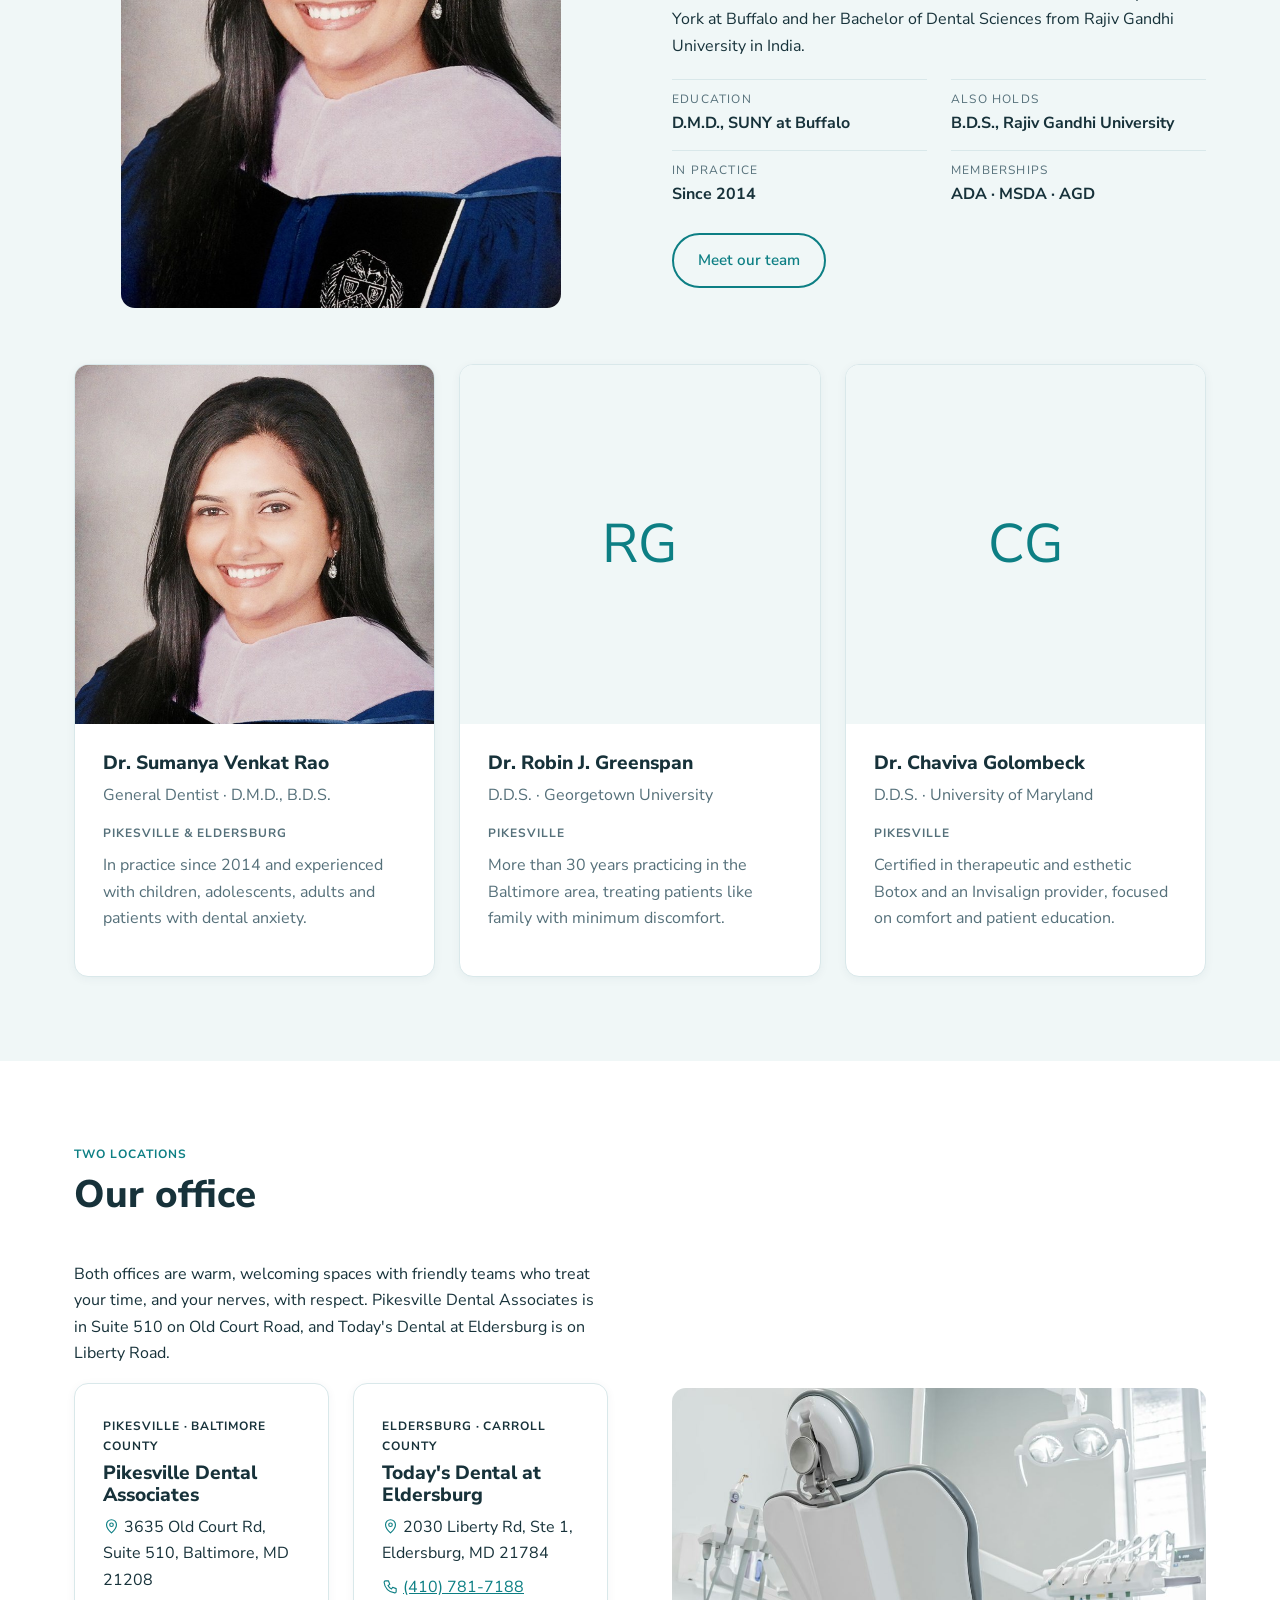
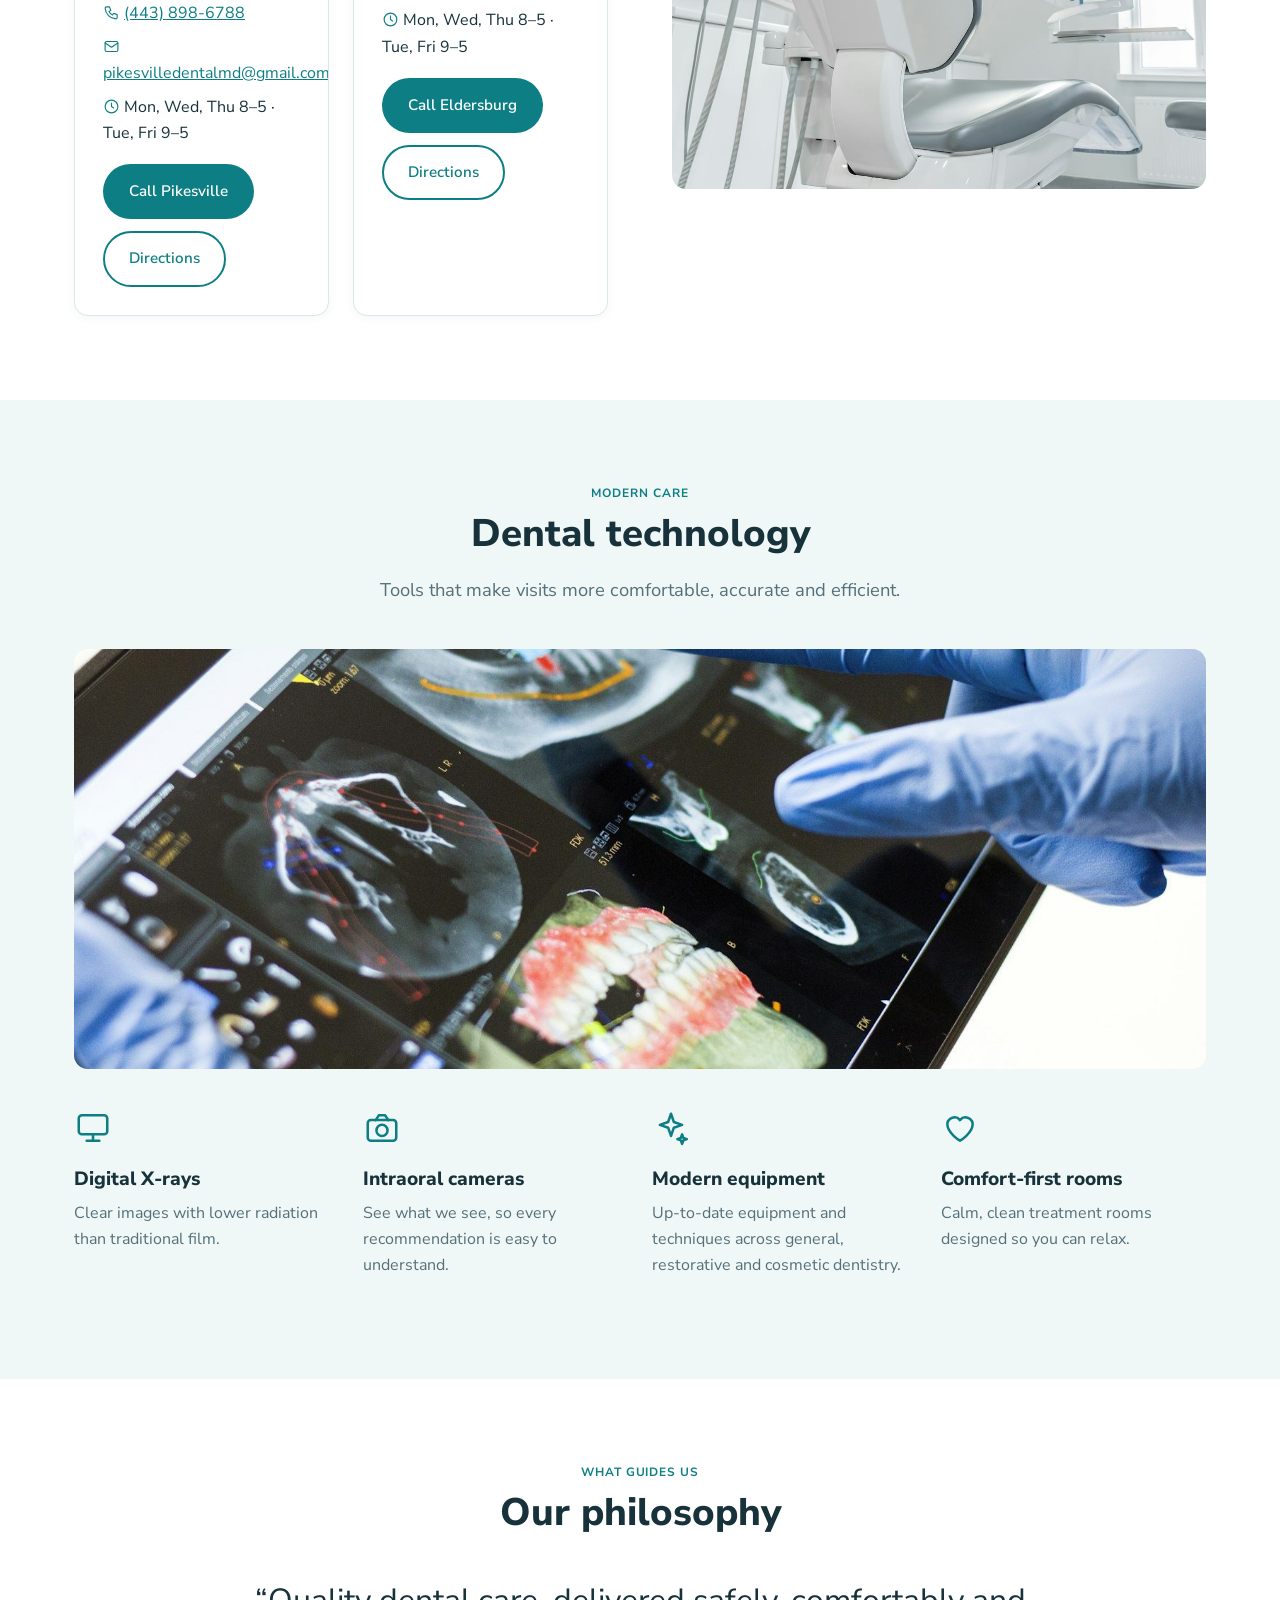
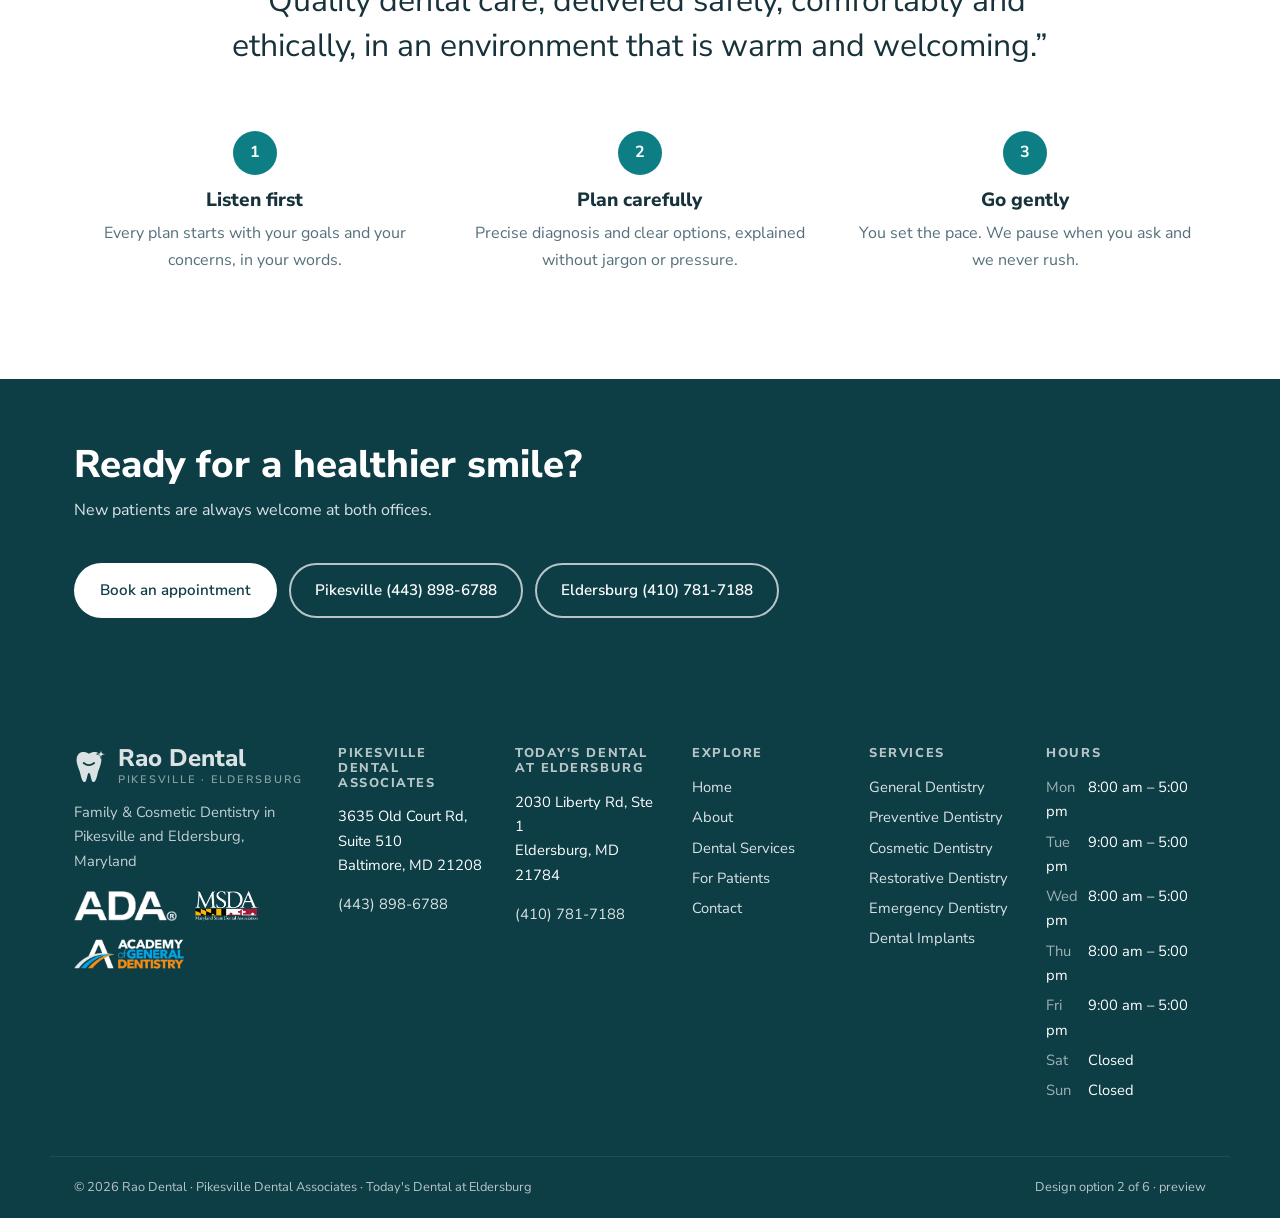
==== commit cc66343e: "Polish: free Unsplash photos, per-service images, option switcher, form request buttons Co-Authored-" ====
--- a/about.html
+++ b/about.html
@@ -2,4 +2,4 @@
 <title>About | Rao Dental</title><meta name="description" content="Family &amp; Cosmetic Dentistry in Pikesville and Eldersburg, Maryland"><meta name="robots" content="noindex">
 <link rel="icon" href="img/rao-favicon.svg"><link rel="preconnect" href="https://fonts.googleapis.com"><link rel="preconnect" href="https://fonts.gstatic.com" crossorigin>
 <link href="https://fonts.googleapis.com/css2?family=Nunito+Sans:wght@400;600;700;800&display=swap" rel="stylesheet"><link rel="stylesheet" href="css/site.css"></head>
-<body class="style-2"><a class="skip" href="#main">Skip to content</a><div class="util"><div class="wrap"><span><svg class="ic sm" viewBox="0 0 24 24" fill="none" stroke="currentColor" stroke-width="1.6" stroke-linecap="round" stroke-linejoin="round" aria-hidden="true"><circle cx="12" cy="12" r="9"/><path d="M12 7v5l3 2"/></svg> Mon, Wed, Thu 8–5 · Tue, Fri 9–5</span><span class="util-r"><a href="tel:+14438986788">Pikesville (443) 898-6788</a> · <a href="tel:+14107817188">Eldersburg (410) 781-7188</a><a href="contact.html#location"><svg class="ic sm" viewBox="0 0 24 24" fill="none" stroke="currentColor" stroke-width="1.6" stroke-linecap="round" stroke-linejoin="round" aria-hidden="true"><path d="M12 21s-7-6.2-7-11.5a7 7 0 0 1 14 0C19 14.8 12 21 12 21z"/><circle cx="12" cy="9.5" r="2.5"/></svg> Directions</a></span></div></div><header class="site-header"><div class="wrap hdr"><a class="logo" href="index.html"><img src="img/rao-logo-mark.svg" alt="" class="logo-mark"><span>Rao Dental<small>Pikesville · Eldersburg</small></span></a><input type="checkbox" id="nav-t" class="nav-t" aria-label="Menu"><label for="nav-t" class="burger"><svg class="ic" viewBox="0 0 24 24" fill="none" stroke="currentColor" stroke-width="1.6" stroke-linecap="round" stroke-linejoin="round" aria-hidden="true"><path d="M4 7h16M4 12h16M4 17h16"/></svg></label><nav aria-label="Main"><ul class="nav"><li><a href="index.html">Home</a></li><li class="has-sub"><a href="about.html" aria-current="page">About</a><ul class="sub"><li><a href="about.html#practice">About Our Practice</a></li><li><a href="about.html#team">Meet Our Dentist &amp; Team</a></li><li><a href="about.html#office">Our Office</a></li><li><a href="about.html#technology">Dental Technology</a></li><li><a href="about.html#philosophy">Our Philosophy</a></li></ul></li><li class="has-sub"><a href="services.html">Dental Services</a><ul class="sub"><li><a href="services.html#general">General Dentistry</a></li><li><a href="services.html#preventive">Preventive Dentistry</a></li><li><a href="services.html#cosmetic">Cosmetic Dentistry</a></li><li><a href="services.html#restorative">Restorative Dentistry</a></li><li><a href="services.html#emergency">Emergency Dentistry</a></li><li><a href="services.html#implants">Dental Implants</a></li><li><a href="services.html#periodontal">Periodontal Care</a></li><li><a href="services.html#orthodontics">Orthodontics</a></li><li><a href="services.html#sedation">Sedation Dentistry</a></li></ul></li><li class="has-sub"><a href="patients.html">For Patients</a><ul class="sub"><li><a href="patients.html#new-patients">New Patient Information</a></li><li><a href="patients.html#first-visit">Your First Visit</a></li><li><a href="patients.html#forms">Patient Forms</a></li><li><a href="patients.html#insurance">Insurance &amp; Financing</a></li><li><a href="patients.html#payment">Payment Options</a></li><li><a href="patients.html#faq">Patient FAQs</a></li><li><a href="patients.html#post-op">Post-Operative Instructions</a></li></ul></li><li class="has-sub"><a href="contact.html">Contact</a><ul class="sub"><li><a href="contact.html#info">Contact Information</a></li><li><a href="contact.html#hours">Office Hours</a></li><li><a href="contact.html#location">Location &amp; Directions</a></li><li><a href="contact.html#appointment">Request an Appointment</a></li></ul></li></ul></nav><div class="hdr-cta"><a class="btn btn-primary" href="contact.html#appointment">Book an Appointment</a></div></div></header><main id="main"><section class="phero"><div class="wrap"><nav class="crumbs wrap" aria-label="Breadcrumb"><a href="index.html">Home</a> <span>/</span> About</nav><h1>About Our Practice</h1><p>Gentle hands, careful eyes. Family and cosmetic dentistry in Pikesville and Eldersburg.</p></div></section><section class="sec " id="practice"><div class="wrap"><header class="sec-head"><p class="eyebrow">Our practice</p><h2>About Rao Dental</h2></header><div class="split"><div class="split-text"><p>Two neighborhood offices, one careful approach. From a child&#x27;s first checkup to crowns, Invisalign and Botox, we explain every step, work at your pace and see dental emergencies the same business day whenever possible.</p><p>Both offices are warm, welcoming spaces with friendly teams who treat your time, and your nerves, with respect. Pikesville Dental Associates is in Suite 510 on Old Court Road, and Today&#x27;s Dental at Eldersburg is on Liberty Road.</p></div><div class="split-media"><img src="img/frame-1.jpg" alt="Dental care at Rao Dental" loading="lazy"></div></div></div></section><section class="sec alt" id="team"><div class="wrap"><header class="sec-head center"><p class="eyebrow">Friendly faces</p><h2>Meet our dentist &amp; team</h2></header><div class="split"><div class="split-media portrait"><img src="img/dr-rao-portrait.jpg" alt="Dr. Sumanya Venkat Rao" loading="lazy"></div><div class="split-text"><p class="eyebrow">Meet the dentist</p><h2>Dr. Sumanya Venkat Rao</h2><p class="muted">General Dentist · D.M.D., B.D.S.</p><p>Dr. Sumanya Venkat Rao is a general dentist who has been in practice since 2014, with a focus on general and cosmetic dentistry.</p><p>She earned her Doctor of Dental Medicine at the State University of New York at Buffalo and her Bachelor of Dental Sciences from Rajiv Gandhi University in India.</p><ul class="facts"><li><span>Education</span><strong>D.M.D., SUNY at Buffalo</strong></li><li><span>Also holds</span><strong>B.D.S., Rajiv Gandhi University</strong></li><li><span>In practice</span><strong>Since 2014</strong></li><li><span>Memberships</span><strong>ADA · MSDA · AGD</strong></li></ul><a class="btn btn-ghost" href="about.html#team">Meet our team</a></div></div><div class="mt-l"></div><div class="grid g3 team"><div class="card member"><img src="img/dr-rao-portrait.jpg" alt="Dr. Sumanya Venkat Rao" loading="lazy"><div class="card-body"><h3>Dr. Sumanya Venkat Rao</h3><p class="muted">General Dentist · D.M.D., B.D.S.</p><p class="eyebrow">Pikesville &amp; Eldersburg</p><p>In practice since 2014 and experienced with children, adolescents, adults and patients with dental anxiety.</p></div></div><div class="card member"><div class="avatar">RG</div><div class="card-body"><h3>Dr. Robin J. Greenspan</h3><p class="muted">D.D.S. · Georgetown University</p><p class="eyebrow">Pikesville</p><p>More than 30 years practicing in the Baltimore area, treating patients like family with minimum discomfort.</p></div></div><div class="card member"><div class="avatar">CG</div><div class="card-body"><h3>Dr. Chaviva Golombeck</h3><p class="muted">D.D.S. · University of Maryland</p><p class="eyebrow">Pikesville</p><p>Certified in therapeutic and esthetic Botox and an Invisalign provider, focused on comfort and patient education.</p></div></div></div></div></section><section class="sec " id="office"><div class="wrap"><header class="sec-head"><p class="eyebrow">Two locations</p><h2>Our office</h2></header><div class="split rev"><div class="split-media"><img src="img/frame-16.jpg" alt="Treatment room" loading="lazy"></div><div class="split-text"><p>Both offices are warm, welcoming spaces with friendly teams who treat your time, and your nerves, with respect. Pikesville Dental Associates is in Suite 510 on Old Court Road, and Today&#x27;s Dental at Eldersburg is on Liberty Road.</p><div class="grid g2 offices"><div class="card office"><div class="card-body"><p class="eyebrow">Pikesville · Baltimore County</p><h3>Pikesville Dental Associates</h3><p><svg class="ic sm" viewBox="0 0 24 24" fill="none" stroke="currentColor" stroke-width="1.6" stroke-linecap="round" stroke-linejoin="round" aria-hidden="true"><path d="M12 21s-7-6.2-7-11.5a7 7 0 0 1 14 0C19 14.8 12 21 12 21z"/><circle cx="12" cy="9.5" r="2.5"/></svg> 3635 Old Court Rd, Suite 510, Baltimore, MD 21208</p><p><svg class="ic sm" viewBox="0 0 24 24" fill="none" stroke="currentColor" stroke-width="1.6" stroke-linecap="round" stroke-linejoin="round" aria-hidden="true"><path d="M5 4h4l2 5-2.5 1.5a11 11 0 0 0 5 5L15 13l5 2v4a2 2 0 0 1-2 2A16 16 0 0 1 3 6a2 2 0 0 1 2-2z"/></svg> <a href="tel:+14438986788">(443) 898-6788</a></p><p><svg class="ic sm" viewBox="0 0 24 24" fill="none" stroke="currentColor" stroke-width="1.6" stroke-linecap="round" stroke-linejoin="round" aria-hidden="true"><rect x="3" y="5" width="18" height="14" rx="2"/><path d="M3 7l9 6 9-6"/></svg> <a href="mailto:pikesvilledentalmd@gmail.com">pikesvilledentalmd@gmail.com</a></p><p><svg class="ic sm" viewBox="0 0 24 24" fill="none" stroke="currentColor" stroke-width="1.6" stroke-linecap="round" stroke-linejoin="round" aria-hidden="true"><circle cx="12" cy="12" r="9"/><path d="M12 7v5l3 2"/></svg> Mon, Wed, Thu 8–5 · Tue, Fri 9–5</p><div class="btn-row"><a class="btn btn-primary" href="tel:+14438986788">Call Pikesville</a><a class="btn btn-ghost" href="https://www.google.com/maps/dir/?api=1&destination=3635+Old+Court+Rd%2C+Suite+510%2C+Baltimore%2C+MD+21208">Directions</a></div></div></div><div class="card office"><div class="card-body"><p class="eyebrow">Eldersburg · Carroll County</p><h3>Today&#x27;s Dental at Eldersburg</h3><p><svg class="ic sm" viewBox="0 0 24 24" fill="none" stroke="currentColor" stroke-width="1.6" stroke-linecap="round" stroke-linejoin="round" aria-hidden="true"><path d="M12 21s-7-6.2-7-11.5a7 7 0 0 1 14 0C19 14.8 12 21 12 21z"/><circle cx="12" cy="9.5" r="2.5"/></svg> 2030 Liberty Rd, Ste 1, Eldersburg, MD 21784</p><p><svg class="ic sm" viewBox="0 0 24 24" fill="none" stroke="currentColor" stroke-width="1.6" stroke-linecap="round" stroke-linejoin="round" aria-hidden="true"><path d="M5 4h4l2 5-2.5 1.5a11 11 0 0 0 5 5L15 13l5 2v4a2 2 0 0 1-2 2A16 16 0 0 1 3 6a2 2 0 0 1 2-2z"/></svg> <a href="tel:+14107817188">(410) 781-7188</a></p><p><svg class="ic sm" viewBox="0 0 24 24" fill="none" stroke="currentColor" stroke-width="1.6" stroke-linecap="round" stroke-linejoin="round" aria-hidden="true"><circle cx="12" cy="12" r="9"/><path d="M12 7v5l3 2"/></svg> Mon, Wed, Thu 8–5 · Tue, Fri 9–5</p><div class="btn-row"><a class="btn btn-primary" href="tel:+14107817188">Call Eldersburg</a><a class="btn btn-ghost" href="https://www.google.com/maps/dir/?api=1&destination=2030+Liberty+Rd%2C+Ste+1%2C+Eldersburg%2C+MD+21784">Directions</a></div></div></div></div></div></div></div></section><section class="sec alt" id="technology"><div class="wrap"><header class="sec-head center"><p class="eyebrow">Modern care</p><h2>Dental technology</h2><p class="lead">Tools that make visits more comfortable, accurate and efficient.</p></header><div class="grid g4 tech"><div class="tech-item"><svg class="ic tech-ic" viewBox="0 0 24 24" fill="none" stroke="currentColor" stroke-width="1.6" stroke-linecap="round" stroke-linejoin="round" aria-hidden="true"><rect x="3" y="4" width="18" height="12" rx="2"/><path d="M8 20h8M12 16v4"/></svg><h3>Digital X-rays</h3><p>Clear images with lower radiation than traditional film.</p></div><div class="tech-item"><svg class="ic tech-ic" viewBox="0 0 24 24" fill="none" stroke="currentColor" stroke-width="1.6" stroke-linecap="round" stroke-linejoin="round" aria-hidden="true"><rect x="3" y="7" width="18" height="13" rx="2"/><circle cx="12" cy="13.5" r="3.5"/><path d="M8 7l2-3h4l2 3"/></svg><h3>Intraoral cameras</h3><p>See what we see, so every recommendation is easy to understand.</p></div><div class="tech-item"><svg class="ic tech-ic" viewBox="0 0 24 24" fill="none" stroke="currentColor" stroke-width="1.6" stroke-linecap="round" stroke-linejoin="round" aria-hidden="true"><path d="M12 3l1.8 5.2L19 10l-5.2 1.8L12 17l-1.8-5.2L5 10l5.2-1.8L12 3z"/><path d="M19 16l.8 2.2L22 19l-2.2.8L19 22l-.8-2.2L16 19l2.2-.8z"/></svg><h3>Modern equipment</h3><p>Up-to-date equipment and techniques across general, restorative and cosmetic dentistry.</p></div><div class="tech-item"><svg class="ic tech-ic" viewBox="0 0 24 24" fill="none" stroke="currentColor" stroke-width="1.6" stroke-linecap="round" stroke-linejoin="round" aria-hidden="true"><path d="M12 20s-8-4.7-8-10.5A4.5 4.5 0 0 1 12 7a4.5 4.5 0 0 1 8 2.5C20 15.3 12 20 12 20z"/></svg><h3>Comfort-first rooms</h3><p>Calm, clean treatment rooms designed so you can relax.</p></div></div></div></section><section class="sec " id="philosophy"><div class="wrap"><header class="sec-head center"><p class="eyebrow">What guides us</p><h2>Our philosophy</h2></header><blockquote class="big-quote">“Quality dental care, delivered safely, comfortably and ethically, in an environment that is warm and welcoming.”</blockquote><div class="grid g3 promises"><div class="why-item"><span class="step">1</span><h3>Listen first</h3><p>Every plan starts with your goals and your concerns, in your words.</p></div><div class="why-item"><span class="step">2</span><h3>Plan carefully</h3><p>Precise diagnosis and clear options, explained without jargon or pressure.</p></div><div class="why-item"><span class="step">3</span><h3>Go gently</h3><p>You set the pace. We pause when you ask and we never rush.</p></div></div></div></section><section class="cta-band"><div class="wrap"><div><h2>Ready for a healthier smile?</h2><p>New patients are always welcome at both offices.</p></div><div class="btn-row"><a class="btn btn-light" href="contact.html#appointment">Book an appointment</a><a class="btn btn-outline-light" href="tel:+14438986788">Pikesville (443) 898-6788</a><a class="btn btn-outline-light" href="tel:+14107817188">Eldersburg (410) 781-7188</a></div></div></section></main><footer class="site-footer"><div class="wrap fgrid"><div class="fbrand"><a class="logo" href="index.html"><img src="img/rao-logo-mark.svg" alt="" class="logo-mark"><span>Rao Dental<small>Pikesville · Eldersburg</small></span></a><p>Family &amp; Cosmetic Dentistry in Pikesville and Eldersburg, Maryland</p><div class="badges"><img src="img/assoc-ada-white.png" alt="ADA member" loading="lazy"><img src="img/assoc-msda-white.png" alt="MSDA member" loading="lazy"><img src="img/assoc-agd-white.png" alt="AGD member" loading="lazy"></div></div><div><h4>Pikesville Dental Associates</h4><p>3635 Old Court Rd, Suite 510<br>Baltimore, MD 21208</p><p><a href="tel:+14438986788">(443) 898-6788</a></p></div><div><h4>Today&#x27;s Dental at Eldersburg</h4><p>2030 Liberty Rd, Ste 1<br>Eldersburg, MD 21784</p><p><a href="tel:+14107817188">(410) 781-7188</a></p></div><div><h4>Explore</h4><ul><li><a href="index.html">Home</a></li><li><a href="about.html">About</a></li><li><a href="services.html">Dental Services</a></li><li><a href="patients.html">For Patients</a></li><li><a href="contact.html">Contact</a></li></ul></div><div><h4>Services</h4><ul><li><a href="services.html#general">General Dentistry</a></li><li><a href="services.html#preventive">Preventive Dentistry</a></li><li><a href="services.html#cosmetic">Cosmetic Dentistry</a></li><li><a href="services.html#restorative">Restorative Dentistry</a></li><li><a href="services.html#emergency">Emergency Dentistry</a></li><li><a href="services.html#implants">Dental Implants</a></li></ul></div><div><h4>Hours</h4><ul class="fh"><li><span>Mon</span> 8:00 am – 5:00 pm</li><li><span>Tue</span> 9:00 am – 5:00 pm</li><li><span>Wed</span> 8:00 am – 5:00 pm</li><li><span>Thu</span> 8:00 am – 5:00 pm</li><li><span>Fri</span> 9:00 am – 5:00 pm</li><li><span>Sat</span> Closed</li><li><span>Sun</span> Closed</li></ul></div></div><div class="wrap fbot"><span>© 2026 Rao Dental · Pikesville Dental Associates · Today's Dental at Eldersburg</span><span>Design option 2 of 6 · preview</span></div></footer><div class="sticky-bar"><a href="tel:+14438986788"><svg class="ic sm" viewBox="0 0 24 24" fill="none" stroke="currentColor" stroke-width="1.6" stroke-linecap="round" stroke-linejoin="round" aria-hidden="true"><path d="M5 4h4l2 5-2.5 1.5a11 11 0 0 0 5 5L15 13l5 2v4a2 2 0 0 1-2 2A16 16 0 0 1 3 6a2 2 0 0 1 2-2z"/></svg> Call</a><a class="primary" href="contact.html#appointment"><svg class="ic sm" viewBox="0 0 24 24" fill="none" stroke="currentColor" stroke-width="1.6" stroke-linecap="round" stroke-linejoin="round" aria-hidden="true"><rect x="3" y="5" width="18" height="16" rx="2"/><path d="M3 10h18M8 3v4M16 3v4"/></svg> Book</a></div></body></html>+<body class="style-2"><div class="switcher"><span>Design option 2 of 6</span><span class="sw-links"><a href="https://dundysm.github.io/style-1/about.html">1</a><a href="https://dundysm.github.io/style-2/about.html" aria-current="true">2</a><a href="https://dundysm.github.io/style-3/about.html">3</a><a href="https://dundysm.github.io/style-4/about.html">4</a><a href="https://dundysm.github.io/style-5/about.html">5</a><a href="https://dundysm.github.io/style-6/about.html">6</a></span></div><a class="skip" href="#main">Skip to content</a><div class="util"><div class="wrap"><span><svg class="ic sm" viewBox="0 0 24 24" fill="none" stroke="currentColor" stroke-width="1.6" stroke-linecap="round" stroke-linejoin="round" aria-hidden="true"><circle cx="12" cy="12" r="9"/><path d="M12 7v5l3 2"/></svg> Mon, Wed, Thu 8–5 · Tue, Fri 9–5</span><span class="util-r"><a href="tel:+14438986788">Pikesville (443) 898-6788</a> · <a href="tel:+14107817188">Eldersburg (410) 781-7188</a><a href="contact.html#location"><svg class="ic sm" viewBox="0 0 24 24" fill="none" stroke="currentColor" stroke-width="1.6" stroke-linecap="round" stroke-linejoin="round" aria-hidden="true"><path d="M12 21s-7-6.2-7-11.5a7 7 0 0 1 14 0C19 14.8 12 21 12 21z"/><circle cx="12" cy="9.5" r="2.5"/></svg> Directions</a></span></div></div><header class="site-header"><div class="wrap hdr"><a class="logo" href="index.html"><img src="img/rao-logo-mark.svg" alt="" class="logo-mark"><span>Rao Dental<small>Pikesville · Eldersburg</small></span></a><input type="checkbox" id="nav-t" class="nav-t" aria-label="Menu"><label for="nav-t" class="burger"><svg class="ic" viewBox="0 0 24 24" fill="none" stroke="currentColor" stroke-width="1.6" stroke-linecap="round" stroke-linejoin="round" aria-hidden="true"><path d="M4 7h16M4 12h16M4 17h16"/></svg></label><nav aria-label="Main"><ul class="nav"><li><a href="index.html">Home</a></li><li class="has-sub"><a href="about.html" aria-current="page">About</a><ul class="sub"><li><a href="about.html#practice">About Our Practice</a></li><li><a href="about.html#team">Meet Our Dentist &amp; Team</a></li><li><a href="about.html#office">Our Office</a></li><li><a href="about.html#technology">Dental Technology</a></li><li><a href="about.html#philosophy">Our Philosophy</a></li></ul></li><li class="has-sub"><a href="services.html">Dental Services</a><ul class="sub"><li><a href="services.html#general">General Dentistry</a></li><li><a href="services.html#preventive">Preventive Dentistry</a></li><li><a href="services.html#cosmetic">Cosmetic Dentistry</a></li><li><a href="services.html#restorative">Restorative Dentistry</a></li><li><a href="services.html#emergency">Emergency Dentistry</a></li><li><a href="services.html#implants">Dental Implants</a></li><li><a href="services.html#periodontal">Periodontal Care</a></li><li><a href="services.html#orthodontics">Orthodontics</a></li><li><a href="services.html#sedation">Sedation Dentistry</a></li></ul></li><li class="has-sub"><a href="patients.html">For Patients</a><ul class="sub"><li><a href="patients.html#new-patients">New Patient Information</a></li><li><a href="patients.html#first-visit">Your First Visit</a></li><li><a href="patients.html#forms">Patient Forms</a></li><li><a href="patients.html#insurance">Insurance &amp; Financing</a></li><li><a href="patients.html#payment">Payment Options</a></li><li><a href="patients.html#faq">Patient FAQs</a></li><li><a href="patients.html#post-op">Post-Operative Instructions</a></li></ul></li><li class="has-sub"><a href="contact.html">Contact</a><ul class="sub"><li><a href="contact.html#info">Contact Information</a></li><li><a href="contact.html#hours">Office Hours</a></li><li><a href="contact.html#location">Location &amp; Directions</a></li><li><a href="contact.html#appointment">Request an Appointment</a></li></ul></li></ul></nav><div class="hdr-cta"><a class="btn btn-primary" href="contact.html#appointment">Book an Appointment</a></div></div></header><main id="main"><section class="phero"><div class="wrap"><nav class="crumbs wrap" aria-label="Breadcrumb"><a href="index.html">Home</a> <span>/</span> About</nav><h1>About Our Practice</h1><p>Gentle hands, careful eyes. Family and cosmetic dentistry in Pikesville and Eldersburg.</p></div></section><section class="sec " id="practice"><div class="wrap"><header class="sec-head"><p class="eyebrow">Our practice</p><h2>About Rao Dental</h2></header><div class="split"><div class="split-text"><p>Two neighborhood offices, one careful approach. From a child&#x27;s first checkup to crowns, Invisalign and Botox, we explain every step, work at your pace and see dental emergencies the same business day whenever possible.</p><p>Both offices are warm, welcoming spaces with friendly teams who treat your time, and your nerves, with respect. Pikesville Dental Associates is in Suite 510 on Old Court Road, and Today&#x27;s Dental at Eldersburg is on Liberty Road.</p></div><div class="split-media"><img src="img/consult.jpg" alt="Dental care at Rao Dental" loading="lazy"></div></div></div></section><section class="sec alt" id="team"><div class="wrap"><header class="sec-head center"><p class="eyebrow">Friendly faces</p><h2>Meet our dentist &amp; team</h2></header><div class="split"><div class="split-media portrait"><img src="img/dr-rao-portrait.jpg" alt="Dr. Sumanya Venkat Rao" loading="lazy"></div><div class="split-text"><p class="eyebrow">Meet the dentist</p><h2>Dr. Sumanya Venkat Rao</h2><p class="muted">General Dentist · D.M.D., B.D.S.</p><p>Dr. Sumanya Venkat Rao is a general dentist who has been in practice since 2014, with a focus on general and cosmetic dentistry.</p><p>She earned her Doctor of Dental Medicine at the State University of New York at Buffalo and her Bachelor of Dental Sciences from Rajiv Gandhi University in India.</p><ul class="facts"><li><span>Education</span><strong>D.M.D., SUNY at Buffalo</strong></li><li><span>Also holds</span><strong>B.D.S., Rajiv Gandhi University</strong></li><li><span>In practice</span><strong>Since 2014</strong></li><li><span>Memberships</span><strong>ADA · MSDA · AGD</strong></li></ul><a class="btn btn-ghost" href="about.html#team">Meet our team</a></div></div><div class="mt-l"></div><div class="grid g3 team"><div class="card member"><img src="img/dr-rao-portrait.jpg" alt="Dr. Sumanya Venkat Rao" loading="lazy"><div class="card-body"><h3>Dr. Sumanya Venkat Rao</h3><p class="muted">General Dentist · D.M.D., B.D.S.</p><p class="eyebrow">Pikesville &amp; Eldersburg</p><p>In practice since 2014 and experienced with children, adolescents, adults and patients with dental anxiety.</p></div></div><div class="card member"><div class="avatar">RG</div><div class="card-body"><h3>Dr. Robin J. Greenspan</h3><p class="muted">D.D.S. · Georgetown University</p><p class="eyebrow">Pikesville</p><p>More than 30 years practicing in the Baltimore area, treating patients like family with minimum discomfort.</p></div></div><div class="card member"><div class="avatar">CG</div><div class="card-body"><h3>Dr. Chaviva Golombeck</h3><p class="muted">D.D.S. · University of Maryland</p><p class="eyebrow">Pikesville</p><p>Certified in therapeutic and esthetic Botox and an Invisalign provider, focused on comfort and patient education.</p></div></div></div></div></section><section class="sec " id="office"><div class="wrap"><header class="sec-head"><p class="eyebrow">Two locations</p><h2>Our office</h2></header><div class="split rev"><div class="split-media"><img src="img/office-window.jpg" alt="Treatment room" loading="lazy"></div><div class="split-text"><p>Both offices are warm, welcoming spaces with friendly teams who treat your time, and your nerves, with respect. Pikesville Dental Associates is in Suite 510 on Old Court Road, and Today&#x27;s Dental at Eldersburg is on Liberty Road.</p><div class="grid g2 offices"><div class="card office"><div class="card-body"><p class="eyebrow">Pikesville · Baltimore County</p><h3>Pikesville Dental Associates</h3><p><svg class="ic sm" viewBox="0 0 24 24" fill="none" stroke="currentColor" stroke-width="1.6" stroke-linecap="round" stroke-linejoin="round" aria-hidden="true"><path d="M12 21s-7-6.2-7-11.5a7 7 0 0 1 14 0C19 14.8 12 21 12 21z"/><circle cx="12" cy="9.5" r="2.5"/></svg> 3635 Old Court Rd, Suite 510, Baltimore, MD 21208</p><p><svg class="ic sm" viewBox="0 0 24 24" fill="none" stroke="currentColor" stroke-width="1.6" stroke-linecap="round" stroke-linejoin="round" aria-hidden="true"><path d="M5 4h4l2 5-2.5 1.5a11 11 0 0 0 5 5L15 13l5 2v4a2 2 0 0 1-2 2A16 16 0 0 1 3 6a2 2 0 0 1 2-2z"/></svg> <a href="tel:+14438986788">(443) 898-6788</a></p><p><svg class="ic sm" viewBox="0 0 24 24" fill="none" stroke="currentColor" stroke-width="1.6" stroke-linecap="round" stroke-linejoin="round" aria-hidden="true"><rect x="3" y="5" width="18" height="14" rx="2"/><path d="M3 7l9 6 9-6"/></svg> <a href="mailto:pikesvilledentalmd@gmail.com">pikesvilledentalmd@gmail.com</a></p><p><svg class="ic sm" viewBox="0 0 24 24" fill="none" stroke="currentColor" stroke-width="1.6" stroke-linecap="round" stroke-linejoin="round" aria-hidden="true"><circle cx="12" cy="12" r="9"/><path d="M12 7v5l3 2"/></svg> Mon, Wed, Thu 8–5 · Tue, Fri 9–5</p><div class="btn-row"><a class="btn btn-primary" href="tel:+14438986788">Call Pikesville</a><a class="btn btn-ghost" href="https://www.google.com/maps/dir/?api=1&destination=3635+Old+Court+Rd%2C+Suite+510%2C+Baltimore%2C+MD+21208">Directions</a></div></div></div><div class="card office"><div class="card-body"><p class="eyebrow">Eldersburg · Carroll County</p><h3>Today&#x27;s Dental at Eldersburg</h3><p><svg class="ic sm" viewBox="0 0 24 24" fill="none" stroke="currentColor" stroke-width="1.6" stroke-linecap="round" stroke-linejoin="round" aria-hidden="true"><path d="M12 21s-7-6.2-7-11.5a7 7 0 0 1 14 0C19 14.8 12 21 12 21z"/><circle cx="12" cy="9.5" r="2.5"/></svg> 2030 Liberty Rd, Ste 1, Eldersburg, MD 21784</p><p><svg class="ic sm" viewBox="0 0 24 24" fill="none" stroke="currentColor" stroke-width="1.6" stroke-linecap="round" stroke-linejoin="round" aria-hidden="true"><path d="M5 4h4l2 5-2.5 1.5a11 11 0 0 0 5 5L15 13l5 2v4a2 2 0 0 1-2 2A16 16 0 0 1 3 6a2 2 0 0 1 2-2z"/></svg> <a href="tel:+14107817188">(410) 781-7188</a></p><p><svg class="ic sm" viewBox="0 0 24 24" fill="none" stroke="currentColor" stroke-width="1.6" stroke-linecap="round" stroke-linejoin="round" aria-hidden="true"><circle cx="12" cy="12" r="9"/><path d="M12 7v5l3 2"/></svg> Mon, Wed, Thu 8–5 · Tue, Fri 9–5</p><div class="btn-row"><a class="btn btn-primary" href="tel:+14107817188">Call Eldersburg</a><a class="btn btn-ghost" href="https://www.google.com/maps/dir/?api=1&destination=2030+Liberty+Rd%2C+Ste+1%2C+Eldersburg%2C+MD+21784">Directions</a></div></div></div></div></div></div></div></section><section class="sec alt" id="technology"><div class="wrap"><header class="sec-head center"><p class="eyebrow">Modern care</p><h2>Dental technology</h2><p class="lead">Tools that make visits more comfortable, accurate and efficient.</p></header><div class="tech-photo"><img src="img/tech-scan.jpg" alt="Dentist reviewing a digital dental scan" loading="lazy"></div><div class="grid g4 tech"><div class="tech-item"><svg class="ic tech-ic" viewBox="0 0 24 24" fill="none" stroke="currentColor" stroke-width="1.6" stroke-linecap="round" stroke-linejoin="round" aria-hidden="true"><rect x="3" y="4" width="18" height="12" rx="2"/><path d="M8 20h8M12 16v4"/></svg><h3>Digital X-rays</h3><p>Clear images with lower radiation than traditional film.</p></div><div class="tech-item"><svg class="ic tech-ic" viewBox="0 0 24 24" fill="none" stroke="currentColor" stroke-width="1.6" stroke-linecap="round" stroke-linejoin="round" aria-hidden="true"><rect x="3" y="7" width="18" height="13" rx="2"/><circle cx="12" cy="13.5" r="3.5"/><path d="M8 7l2-3h4l2 3"/></svg><h3>Intraoral cameras</h3><p>See what we see, so every recommendation is easy to understand.</p></div><div class="tech-item"><svg class="ic tech-ic" viewBox="0 0 24 24" fill="none" stroke="currentColor" stroke-width="1.6" stroke-linecap="round" stroke-linejoin="round" aria-hidden="true"><path d="M12 3l1.8 5.2L19 10l-5.2 1.8L12 17l-1.8-5.2L5 10l5.2-1.8L12 3z"/><path d="M19 16l.8 2.2L22 19l-2.2.8L19 22l-.8-2.2L16 19l2.2-.8z"/></svg><h3>Modern equipment</h3><p>Up-to-date equipment and techniques across general, restorative and cosmetic dentistry.</p></div><div class="tech-item"><svg class="ic tech-ic" viewBox="0 0 24 24" fill="none" stroke="currentColor" stroke-width="1.6" stroke-linecap="round" stroke-linejoin="round" aria-hidden="true"><path d="M12 20s-8-4.7-8-10.5A4.5 4.5 0 0 1 12 7a4.5 4.5 0 0 1 8 2.5C20 15.3 12 20 12 20z"/></svg><h3>Comfort-first rooms</h3><p>Calm, clean treatment rooms designed so you can relax.</p></div></div></div></section><section class="sec " id="philosophy"><div class="wrap"><header class="sec-head center"><p class="eyebrow">What guides us</p><h2>Our philosophy</h2></header><blockquote class="big-quote">“Quality dental care, delivered safely, comfortably and ethically, in an environment that is warm and welcoming.”</blockquote><div class="grid g3 promises"><div class="why-item"><span class="step">1</span><h3>Listen first</h3><p>Every plan starts with your goals and your concerns, in your words.</p></div><div class="why-item"><span class="step">2</span><h3>Plan carefully</h3><p>Precise diagnosis and clear options, explained without jargon or pressure.</p></div><div class="why-item"><span class="step">3</span><h3>Go gently</h3><p>You set the pace. We pause when you ask and we never rush.</p></div></div></div></section><section class="cta-band"><div class="wrap"><div><h2>Ready for a healthier smile?</h2><p>New patients are always welcome at both offices.</p></div><div class="btn-row"><a class="btn btn-light" href="contact.html#appointment">Book an appointment</a><a class="btn btn-outline-light" href="tel:+14438986788">Pikesville (443) 898-6788</a><a class="btn btn-outline-light" href="tel:+14107817188">Eldersburg (410) 781-7188</a></div></div></section></main><footer class="site-footer"><div class="wrap fgrid"><div class="fbrand"><a class="logo" href="index.html"><img src="img/rao-logo-mark.svg" alt="" class="logo-mark"><span>Rao Dental<small>Pikesville · Eldersburg</small></span></a><p>Family &amp; Cosmetic Dentistry in Pikesville and Eldersburg, Maryland</p><div class="badges"><img src="img/assoc-ada-white.png" alt="ADA member" loading="lazy"><img src="img/assoc-msda-white.png" alt="MSDA member" loading="lazy"><img src="img/assoc-agd-white.png" alt="AGD member" loading="lazy"></div></div><div><h4>Pikesville Dental Associates</h4><p>3635 Old Court Rd, Suite 510<br>Baltimore, MD 21208</p><p><a href="tel:+14438986788">(443) 898-6788</a></p></div><div><h4>Today&#x27;s Dental at Eldersburg</h4><p>2030 Liberty Rd, Ste 1<br>Eldersburg, MD 21784</p><p><a href="tel:+14107817188">(410) 781-7188</a></p></div><div><h4>Explore</h4><ul><li><a href="index.html">Home</a></li><li><a href="about.html">About</a></li><li><a href="services.html">Dental Services</a></li><li><a href="patients.html">For Patients</a></li><li><a href="contact.html">Contact</a></li></ul></div><div><h4>Services</h4><ul><li><a href="services.html#general">General Dentistry</a></li><li><a href="services.html#preventive">Preventive Dentistry</a></li><li><a href="services.html#cosmetic">Cosmetic Dentistry</a></li><li><a href="services.html#restorative">Restorative Dentistry</a></li><li><a href="services.html#emergency">Emergency Dentistry</a></li><li><a href="services.html#implants">Dental Implants</a></li></ul></div><div><h4>Hours</h4><ul class="fh"><li><span>Mon</span> 8:00 am – 5:00 pm</li><li><span>Tue</span> 9:00 am – 5:00 pm</li><li><span>Wed</span> 8:00 am – 5:00 pm</li><li><span>Thu</span> 8:00 am – 5:00 pm</li><li><span>Fri</span> 9:00 am – 5:00 pm</li><li><span>Sat</span> Closed</li><li><span>Sun</span> Closed</li></ul></div></div><div class="wrap fbot"><span>© 2026 Rao Dental · Pikesville Dental Associates · Today's Dental at Eldersburg</span><span>Design option 2 of 6 · preview</span></div></footer><div class="sticky-bar"><a href="tel:+14438986788"><svg class="ic sm" viewBox="0 0 24 24" fill="none" stroke="currentColor" stroke-width="1.6" stroke-linecap="round" stroke-linejoin="round" aria-hidden="true"><path d="M5 4h4l2 5-2.5 1.5a11 11 0 0 0 5 5L15 13l5 2v4a2 2 0 0 1-2 2A16 16 0 0 1 3 6a2 2 0 0 1 2-2z"/></svg> Call</a><a class="primary" href="contact.html#appointment"><svg class="ic sm" viewBox="0 0 24 24" fill="none" stroke="currentColor" stroke-width="1.6" stroke-linecap="round" stroke-linejoin="round" aria-hidden="true"><rect x="3" y="5" width="18" height="16" rx="2"/><path d="M3 10h18M8 3v4M16 3v4"/></svg> Book</a></div></body></html>
--- a/css/site.css
+++ b/css/site.css
@@ -53,7 +53,7 @@
 .hero-split{padding:72px 0}.hero-img{position:relative}.hero-img img{border-radius:calc(var(--radius) * 1.6);aspect-ratio:4/3.4;object-fit:cover;width:100%}
 .float-card{position:absolute;left:-18px;bottom:26px;background:var(--bg);color:var(--ink);padding:14px 18px;border-radius:12px;box-shadow:var(--shadow);display:flex;align-items:center;gap:8px}
 .chips{list-style:none;padding:0;margin:26px 0 0;display:flex;flex-wrap:wrap;gap:10px 20px;font-size:.92rem;font-weight:600}.chips .ic{color:var(--pri)}
-.hero-text{padding:70px 0 0}.hero-text .lead{max-width:720px}.hero-band{height:380px;background-size:cover;background-position:center 35%;margin-top:56px}
+.hero-text{padding:70px 0 0}.hero-text .lead{max-width:720px}.hero-band{height:380px;background-size:cover;background-position:center 20%;margin-top:56px}
 .hero-tc{padding:110px 0 100px;text-align:center}.hero-tc .lead{max-width:700px;margin:0 auto 26px}.hero-tc h1{max-width:900px;margin:0 auto .4em}
 /* split */
 .split{display:grid;grid-template-columns:1fr 1fr;gap:64px;align-items:center}.split.rev .split-media{order:2}
@@ -127,6 +127,11 @@
 }
 @media (max-width:560px){.g4,.fgrid{grid-template-columns:1fr}.q{border-right:0;border-bottom:1px solid var(--line)}.checks.cols{columns:1}.facts{grid-template-columns:1fr}}
 .nav>li>a{white-space:nowrap}.btn{white-space:nowrap}
+.switcher{background:#111;color:#fff;font:600 12px/1 system-ui,sans-serif;display:flex;justify-content:center;align-items:center;gap:14px;padding:7px 12px;letter-spacing:.04em}
+.sw-links{display:flex;gap:4px}.switcher a{color:#fff;text-decoration:none;width:24px;height:24px;display:grid;place-items:center;border-radius:50%;opacity:.7}
+.switcher a:hover{opacity:1;background:rgba(255,255,255,.15)}.switcher a[aria-current]{background:#fff;color:#111;opacity:1}
+.tech-photo{margin-bottom:40px}.tech-photo img{width:100%;max-height:420px;object-fit:cover;border-radius:var(--radius)}
+.tc-img{width:100%;max-width:1000px;margin:56px auto 0;aspect-ratio:21/9;object-fit:cover;border-radius:var(--radius)}
 
 /* ---- theme ---- */
 
